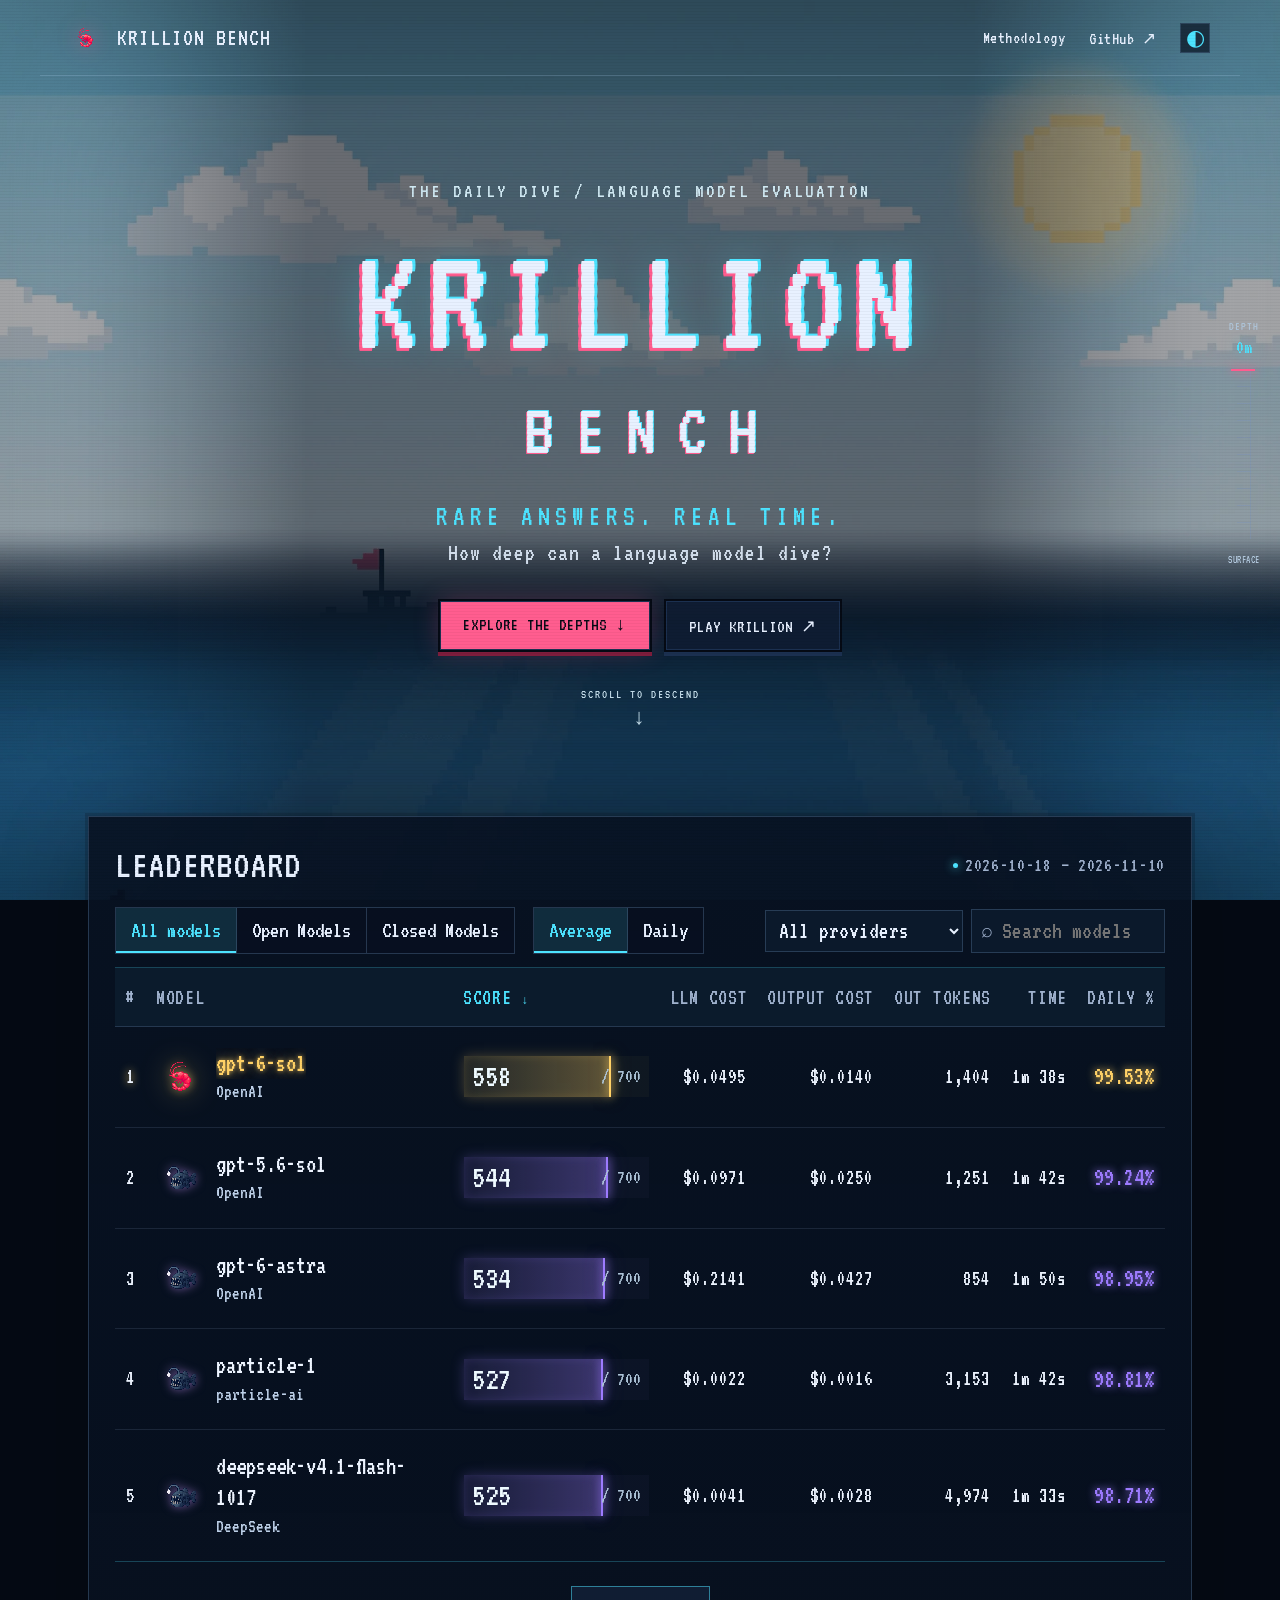
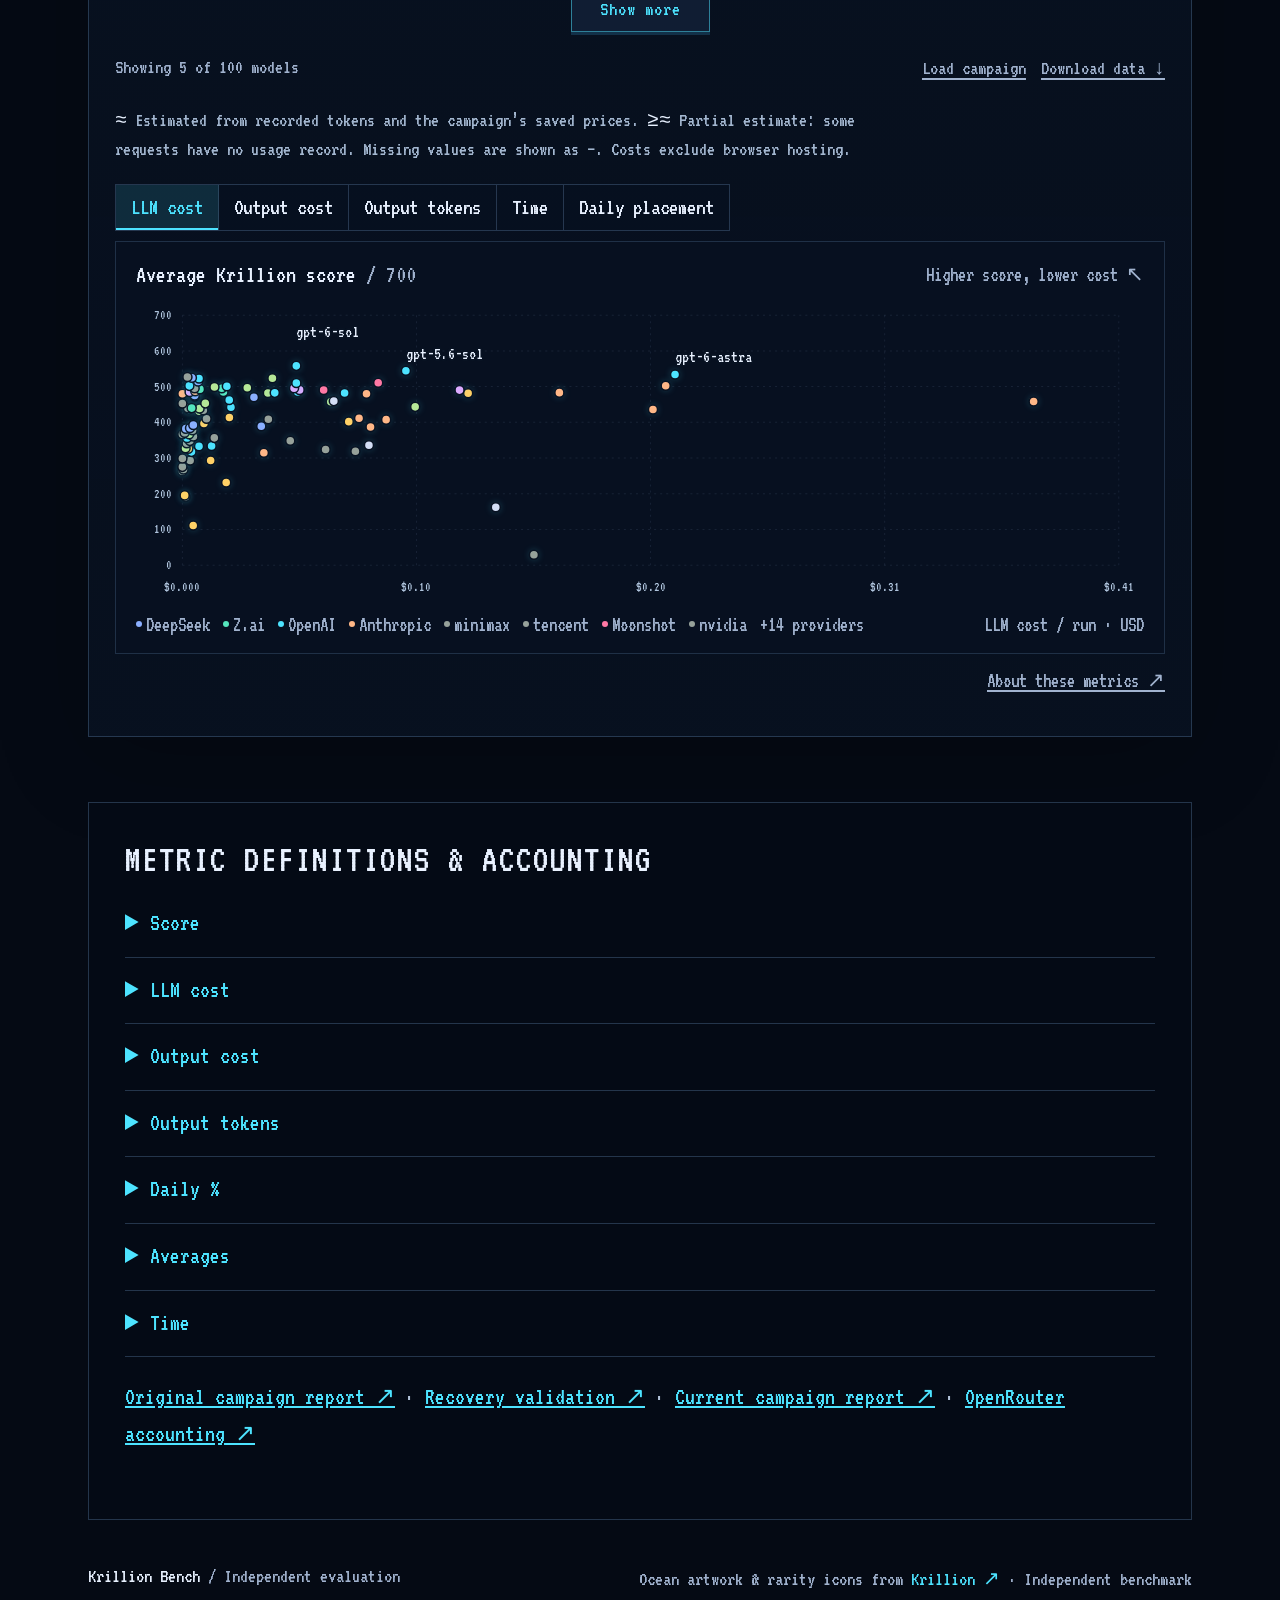
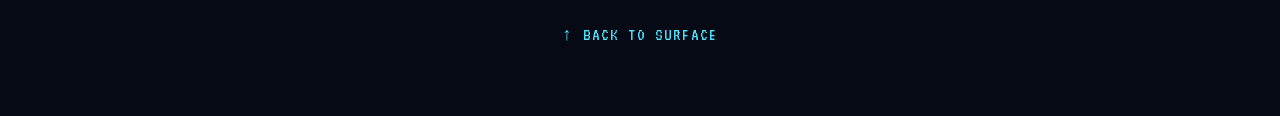
==== index.html @ 8267dcee "Remove historical data and import definitions" ====
<!doctype html>
<html lang="en">
<head>
<meta charset="utf-8"><meta name="viewport" content="width=device-width, initial-scale=1">
<meta name="description" content="Krillion Bench measures language models on seven timed questions. Compare verified scores, inference costs, token usage, time, and daily placement.">
<title>Krillion Bench — The leaderboard</title>
<link rel="stylesheet" href="web/leaderboard.css?v=20261111-metric-dropdowns"><script src="web/leaderboard.js?v=20261110-methodology" defer></script>
</head>
<body id="top">
<div class="ocean-viewport" aria-hidden="true"><div id="ocean-world"><div class="ocean-sky"></div><div class="ocean-shallows"></div><div class="ocean-midnight"></div><div class="ocean-trench"></div><div class="ocean-life"><i class="fish fish-one"></i><i class="fish fish-two"></i><i class="fish fish-three"></i><span class="ocean-caption" style="top:1300px">── LIGHT BEGINS TO FADE</span><span class="ocean-caption right" style="top:2400px">THE MIDNIGHT ZONE ──</span><span class="ocean-caption" style="top:3650px">── THE ABYSSAL ZONE</span></div></div><div class="ocean-shade"></div></div>
<aside class="depth-hud" aria-label="Page exploration depth"><span>DEPTH</span><strong id="dive-depth">0m</strong><div class="depth-track"><i id="depth-marker"></i></div><span id="dive-zone">SURFACE</span></aside>
<a class="skip" href="#leaderboard">Skip to leaderboard</a>
<header><a class="brand" href="./" aria-label="Krillion Bench home"><img src="web/assets/images/krillion-krillion.png" alt="" width="32" height="32"><span>Krillion Bench</span></a><nav aria-label="Main"><a href="methodology.html">Methodology</a><a href="https://github.com/Anupam-Anupam/Krillion-Bench">GitHub ↗</a><button id="theme" aria-label="Reduce ocean effects" aria-pressed="false" title="Reduce ocean effects">◐</button></nav></header>
<main>
<section class="hero"><p class="eyebrow">THE DAILY DIVE / LANGUAGE MODEL EVALUATION</p><h1>KRILLION<span>BENCH</span></h1><p class="hero-tagline">RARE ANSWERS. REAL TIME.</p><p class="hero-description">How deep can a language model dive?</p><div class="hero-actions"><a class="primary" href="#leaderboard">EXPLORE THE DEPTHS ↓</a><a href="https://krillion.io/" target="_blank" rel="noreferrer" class="secondary">PLAY KRILLION ↗</a></div><p class="scroll-cue">SCROLL TO DESCEND <span>↓</span></p></section>
<section id="leaderboard" aria-labelledby="board-title"><div class="section-heading"><h2 id="board-title">Leaderboard</h2><span class="live-label"><i></i> <span id="snapshot">Loading snapshot</span></span></div>


<div class="table-toolbar"><div class="view-controls"><div class="segmented" id="model-filters" role="group" aria-label="Model weights"><button data-weights="all" aria-pressed="true">All models</button><button data-weights="open" aria-pressed="false" title="Models with publicly downloadable weights">Open Models</button><button data-weights="closed" aria-pressed="false" title="Models without a public weight repository listed">Closed Models</button></div><div class="segmented" id="view-filters" role="group" aria-label="Metric view"><button data-view="average" aria-pressed="true">Average</button><button data-view="daily" aria-pressed="false">Daily</button></div></div><div class="filters"><label class="sr-only" for="provider-filter">Provider</label><select id="provider-filter"><option value="all">All providers</option></select><label class="search"><span aria-hidden="true">⌕</span><input type="search" id="search" placeholder="Search models…" aria-label="Search models"></label></div></div>
<div class="daily-controls" id="daily-controls" hidden><span id="test-date-label">Test date</span><div class="date-picker"><button id="calendar-toggle" aria-haspopup="dialog" aria-expanded="false" aria-controls="date-calendar" aria-labelledby="test-date-label calendar-date"><span id="calendar-date"></span></button><select id="day-filter" aria-label="Test date" hidden></select><div id="date-calendar" role="dialog" aria-label="Choose a tested date" hidden><div class="calendar-heading"><button id="calendar-prev" aria-label="Previous month">‹</button><strong id="calendar-month" aria-live="polite"></strong><button id="calendar-next" aria-label="Next month">›</button></div><div class="calendar-weekdays" aria-hidden="true"><span>Su</span><span>Mo</span><span>Tu</span><span>We</span><span>Th</span><span>Fr</span><span>Sa</span></div><div id="calendar-days"></div><p class="calendar-note">Blue dates have clean tested scores.</p></div></div></div><p id="view-note" role="status"></p><p id="aggregate-note" hidden></p>
<p class="mobile-table-hint">Swipe the table for costs, tokens, time, and daily placement →</p><div class="table-scroll" tabindex="0" role="region" aria-label="Scrollable model results"><table><caption class="sr-only">Krillion benchmark results. Select a model for its answers and run details.</caption><thead><tr><th scope="col" class="rank" data-sort="rank" aria-sort="none"><button aria-label="Sort by rank"># <span></span></button></th><th scope="col" data-sort="model"><button>Model <span></span></button></th><th scope="col" data-sort="score" aria-sort="descending" class="score-column"><button>Score <span>↓</span></button></th><th scope="col" data-sort="run_cost_usd"><button>LLM cost <span></span></button></th><th scope="col" data-sort="output_cost_usd"><button>Output cost <span></span></button></th><th scope="col" data-sort="output_tokens"><button>Out tokens <span></span></button></th><th scope="col" data-sort="run_duration_s"><button>Time <span></span></button></th><th scope="col" data-sort="daily_percentile"><button>Daily % <span></span></button></th></tr></thead><tbody id="results"><tr><td colspan="8" class="empty">Loading verified results…</td></tr></tbody></table></div>
<div class="expand-results"><button id="expand-results" aria-expanded="false" aria-controls="results" hidden>Show more</button></div>
<div class="table-footer"><span id="row-count" aria-live="polite"></span><div><button id="load-button">Load campaign</button><input type="file" id="load-file" accept=".json,application/json" hidden><button id="download">Download data ↓</button></div></div><p id="load-status" role="status"></p>
<p class="data-note"><span class="estimate-mark">≈</span> Estimated from recorded tokens and the campaign’s saved prices. <span class="estimate-mark">≥≈</span> Partial estimate: some requests have no usage record. Missing values are shown as —. Costs exclude browser hosting.</p>
<div class="chart-toolbar"><div class="segmented" id="chart-metrics" aria-label="Chart horizontal axis"><button data-metric="run_cost_usd" aria-pressed="true">LLM cost</button><button data-metric="output_cost_usd" aria-pressed="false">Output cost</button><button data-metric="output_tokens" aria-pressed="false">Output tokens</button><button data-metric="run_duration_s" aria-pressed="false">Time</button><button data-metric="daily_percentile" aria-pressed="false">Daily placement</button></div></div>
<div class="plot-card"><div class="plot-heading"><strong>Average Krillion score <span>/ 700</span></strong><span id="plot-direction">Higher score, lower cost ↖</span></div><div id="chart" aria-label="Average metric comparison chart"></div><div class="plot-foot"><div id="legend"></div><span id="axis-label"></span></div><div id="chart-tooltip" role="status" hidden></div></div>
<div class="metric-help"><button id="metric-info">About these metrics ↗</button></div>
</section>
<section id="metric-definitions" aria-labelledby="definitions-title"><h2 id="definitions-title">Metric definitions &amp; accounting</h2><div class="definitions"><details class="metric-definition"><summary>Score</summary><p>the game’s verified total across seven rounds, out of 700. Genuine zero scores count. Average scores use available clean games; missing games are excluded, so date coverage can vary between models.</p></details><details class="metric-definition"><summary>LLM cost</summary><p>account charge reported in API usage when available; otherwise an estimate from per-call input/output tokens and frozen catalog prices, with known cache pricing. Missing or cancelled calls make accounting partial. Model routing and provider pricing can differ from catalog estimates.</p></details><details class="metric-definition"><summary>Output cost</summary><p>provider-reported output component when available, otherwise output tokens × the saved output rate. The provider component is labeled in run details and need not sum to the account’s total charge. Reasoning tokens are already included in output tokens and are never added twice.</p></details><details class="metric-definition"><summary>Output tokens</summary><p>recorded completion tokens, including reasoning tokens when included by the provider. Missing usage stays unavailable; partial recorded totals carry a lower-bound marker.</p></details><details class="metric-definition"><summary>Daily %</summary><p>Krillion’s “better than” comparison at capture time. This is not score ÷ 700 or a percentile within this leaderboard.</p></details><details class="metric-definition"><summary>Averages</summary><p>each metric uses its available numeric samples. Complete accounting samples enter cost and token means; Daily can show partial recorded totals with ≥. Missing values are never assumed to be zero.</p></details><details class="metric-definition"><summary>Time</summary><p>total elapsed run time, including browser setup, inference, transitions, and cleanup. The details also show time spent waiting on model calls.</p></details><p><a href="https://github.com/Anupam-Anupam/Krillion-Bench/blob/main/history/top100/TOP100-REPORT.md">Original campaign report ↗</a> · <a href="https://github.com/Anupam-Anupam/Krillion-Bench/blob/main/history/recovery/RECOVERY-REPORT.md">Recovery validation ↗</a> · <a href="https://github.com/Anupam-Anupam/Krillion-Bench/blob/main/history/continuation/CONTINUATION-REPORT.md">Current campaign report ↗</a> · <a href="https://openrouter.ai/docs/cookbook/administration/usage-accounting">OpenRouter accounting ↗</a></p></div></section>
<footer><span>Krillion Bench <span class="muted">/ Independent evaluation</span></span><span>Ocean artwork &amp; rarity icons from <a href="https://krillion.io/">Krillion ↗</a> · Independent benchmark</span></footer>
<a class="back-surface" href="#top" aria-label="Back to surface">↑ BACK TO SURFACE</a></main>
<dialog id="run-dialog" aria-labelledby="detail-title"><div class="dialog-header"><span class="eyebrow">DIVE LOG</span><button id="close-dialog" aria-label="Close run details">✕</button></div><div id="detail-content"></div></dialog>
</body></html>
---- web/leaderboard.css ----
:root{color-scheme:light;--bg:#fff;--fg:#151716;--muted:#727873;--line:#e1e5e2;--soft:#f5f7f5;--accent:#23725b;--bar:#e0eee6;--warn:#986440;--shadow:0 16px 70px #12251b20}*{box-sizing:border-box}html{scroll-behavior:smooth;scroll-padding-top:85px}body{margin:0;background:var(--bg);color:var(--fg);font-family:Arial,Helvetica,sans-serif;font-size:14px;line-height:1.5}body.dark{color-scheme:dark;--bg:#131715;--fg:#edf1ed;--muted:#a2aaa5;--line:#343c36;--soft:#1d241f;--accent:#8bc7a8;--bar:#2e493b;--warn:#e6ad7d;--shadow:0 16px 70px #0006}a{color:inherit;text-decoration:none}a:hover{text-decoration:underline}button,input,select{font:inherit;color:inherit}button,select{cursor:pointer}button{border:0;background:none}button:focus-visible,a:focus-visible,input:focus-visible,select:focus-visible,summary:focus-visible{outline:2px solid var(--accent);outline-offset:4px}header{height:65px;border-bottom:1px solid var(--line);display:flex;align-items:center;justify-content:space-between;padding:0 max(32px,calc((100vw - 1200px)/2));background:var(--bg)}.brand{font-weight:600;font-size:18px;display:flex;align-items:center;gap:15px;letter-spacing:-.5px}.brand svg{width:30px;height:30px;stroke:var(--accent);fill:none;stroke-width:2.6}nav{display:flex;align-items:center;gap:28px;color:var(--muted);font-size:13px}#theme{font-size:24px;color:var(--fg);padding:0 5px}main{max-width:1120px;margin:auto;padding:0 24px}.hero{padding:76px 0 60px}.hero-top{display:flex;justify-content:space-between;align-items:center;gap:30px;border-bottom:1px solid var(--line);padding-bottom:32px}.eyebrow{font-family:ui-monospace,SFMono-Regular,Consolas,monospace;font-size:10px;letter-spacing:1.3px;color:var(--muted)}h1{font-size:clamp(44px,5.6vw,72px);line-height:1.12;letter-spacing:-4px;margin:16px 0 0;font-weight:500}h1>span:first-child{font-weight:300;color:var(--muted);margin-left:13px}.dot{color:var(--accent)}.facts{font:12px/1.8 ui-monospace,SFMono-Regular,monospace;min-width:183px;margin:22px 0 0}.facts div{display:flex;justify-content:space-between;gap:36px}.facts dt{color:var(--muted)}.facts dd{margin:0}.hero-bottom{display:flex;align-items:center;justify-content:space-between;padding-top:24px}.hero-bottom p{font-size:19px;line-height:1.6;margin:0}.hero-bottom p span{font-size:16px;color:var(--muted)}.hero-actions{display:flex;gap:9px}.primary,.secondary{padding:11px 17px;font-size:12px;border:1px solid var(--line)}.primary{background:var(--fg);color:var(--bg);border-color:var(--fg)}.primary span{margin-left:20px}.section-heading{display:flex;justify-content:space-between;align-items:center;gap:20px;margin-bottom:23px}h2{font-size:23px;font-weight:500;letter-spacing:-.8px;margin:0}.live-label{font:11px ui-monospace,monospace;color:var(--muted);display:flex;align-items:center;gap:7px}.live-label i{width:5px;height:5px;border-radius:50%;background:var(--accent)}.chart-toolbar{display:flex;align-items:center;justify-content:space-between;gap:10px;margin-bottom:10px}.segmented{display:inline-flex;border:1px solid var(--line)}.segmented button{padding:6px 11px;font-size:11px;border-right:1px solid var(--line);white-space:nowrap}.segmented button:last-child{border-right:0}.segmented button[aria-pressed=true]{background:var(--fg);color:var(--bg)}.muted{color:var(--muted)}#chart-count{font:11px ui-monospace,monospace}.plot-card{border:1px solid var(--line);padding:20px 22px 12px;position:relative}.plot-heading{display:flex;justify-content:space-between;font-size:12px;margin-bottom:4px}.plot-heading strong{font-weight:600}.plot-heading strong span{color:var(--muted);font-weight:400}.plot-heading>span{font:italic 11px Georgia,serif;color:var(--muted)}#chart svg{display:block;width:100%;height:auto;min-height:200px;max-height:340px;overflow:visible}.gridline{stroke:var(--line);stroke-width:1}.axis-text{fill:var(--muted);font:11px ui-monospace,monospace}.dot-label{fill:var(--fg);font:11px Arial,sans-serif;paint-order:stroke;stroke:var(--bg);stroke-width:4px;stroke-linejoin:round}.plot-point{cursor:pointer;stroke:var(--bg);stroke-width:1.5;transition:r .1s}.plot-point:hover,.plot-point:focus{r:7;stroke:var(--fg);stroke-width:1.5;outline:none}.plot-foot{display:flex;align-items:center;justify-content:space-between;color:var(--muted);font-size:10px;padding-top:6px;gap:16px}#legend{display:flex;gap:13px;flex-wrap:wrap}#legend span{display:inline-flex;align-items:center;gap:4px}#legend i{width:6px;height:6px;border-radius:50%}#axis-label{white-space:nowrap;font-family:ui-monospace,monospace}#chart-tooltip{position:absolute;right:24px;top:44px;padding:12px 16px;background:var(--bg);border:1px solid var(--line);box-shadow:var(--shadow);font-size:12px;pointer-events:none;max-width:300px;z-index:2}.summary-strip{display:flex;align-items:center;gap:24px;padding:15px 0 30px;color:var(--muted);font-size:11px}.summary-strip strong{color:var(--fg);font-weight:500}.summary-strip button{margin-left:auto;padding:0;color:var(--muted);font-size:11px;text-decoration:underline;text-underline-offset:3px}.table-toolbar{display:flex;align-items:center;justify-content:space-between;gap:12px;margin-bottom:13px}.filters{display:flex;gap:8px;align-items:center}select{border:1px solid var(--line);background:var(--bg);padding:7px 25px 7px 9px;font-size:11px;max-width:160px;border-radius:0}.search{display:flex;align-items:center;border:1px solid var(--line);padding:2px 9px;gap:7px}.search span{font-size:20px;color:var(--muted)}input[type=search]{border:0;background:none;width:155px;font-size:12px;outline:none;min-width:0}.table-scroll{overflow-x:auto;border-top:1px solid var(--line);border-bottom:1px solid var(--line)}table{width:100%;border-collapse:collapse;font-variant-numeric:tabular-nums;white-space:nowrap}th{font:10px/1.4 ui-monospace,SFMono-Regular,monospace;text-transform:uppercase;letter-spacing:.5px;color:var(--muted);text-align:right;padding:13px 8px;border-bottom:1px solid var(--line)}th button{text-transform:inherit;font:inherit;letter-spacing:inherit;padding:0}th button span{font-size:12px}th:nth-child(2){text-align:left}th.score-column{width:23%;text-align:left;color:var(--fg)}th.rank{width:36px;text-align:left}td{padding:14px 8px;border-bottom:1px solid var(--line);text-align:right;font:12px ui-monospace,SFMono-Regular,monospace}tbody tr:last-child td{border-bottom:0}tbody tr:hover{background:var(--soft)}td.rank{color:var(--muted);font-size:11px;text-align:left}td.model-cell{text-align:left;width:29%;max-width:280px;font-family:Arial,Helvetica,sans-serif}.model-button{display:flex;align-items:center;gap:9px;text-align:left;padding:0;width:100%}.model-button .model-name{max-width:245px;overflow:hidden;text-overflow:ellipsis;font-size:12px;font-weight:500}.provider-dot{width:7px;height:7px;border-radius:50%;flex-shrink:0}.variant{color:var(--muted);font-size:10px;display:block;line-height:1.7}.score-cell{position:relative;text-align:left;padding-right:15px}.score-bar{height:25px;position:relative;background:var(--soft);min-width:170px}.score-fill{position:absolute;inset:0 auto 0 0;background:var(--bar);border-right:2px solid var(--accent)}.score-value{position:relative;z-index:1;display:flex;justify-content:space-between;padding:4px 9px;line-height:17px;font-weight:600;font-size:13px}.score-value small{font-size:10px;font-weight:400;color:var(--muted)}tr.incomplete td{color:var(--muted)}.incomplete-label{display:flex;align-items:center;gap:7px;font:11px Arial,sans-serif;color:var(--warn)}.incomplete-label small{font-size:10px;color:var(--muted)}.cost-estimate{color:var(--muted)}.daily{color:var(--accent);font-weight:500}.table-footer{display:flex;justify-content:space-between;padding-top:13px;color:var(--muted);font-size:11px}.table-footer button{font-size:11px;margin-left:15px;padding:0;text-decoration:underline;text-underline-offset:4px}.data-note{font-size:11px;color:var(--muted);max-width:800px;margin-top:23px;line-height:1.8}.estimate-mark{color:var(--fg);font-family:ui-monospace,monospace}.empty{padding:45px;text-align:center;font-family:Arial,sans-serif;color:var(--muted)}#methodology{margin-top:70px;padding-top:32px;border-top:1px solid var(--line)}.method-grid{display:grid;grid-template-columns:repeat(3,1fr);gap:35px;margin-top:30px}.method-number{font:10px ui-monospace,monospace;color:var(--muted);letter-spacing:1px}h3{font-size:21px;font-weight:500;letter-spacing:-.5px;margin:14px 0 9px}.method-grid p{font-size:12px;color:var(--muted);line-height:1.8}details{border-top:1px solid var(--line);border-bottom:1px solid var(--line);padding:17px 0;margin-top:25px}summary{cursor:pointer;font-size:12px}.definitions{max-width:800px;font-size:12px;line-height:1.8;color:var(--muted);padding:8px 0}.definitions strong{color:var(--fg)}.definitions a{text-decoration:underline}footer{display:flex;justify-content:space-between;color:var(--muted);font-size:10px;padding:28px 0 40px;margin-top:18px}footer>span:first-child{color:var(--fg)}dialog{color:var(--fg);background:var(--bg);width:min(780px,calc(100vw - 32px));max-height:90vh;padding:25px 30px;border:1px solid var(--line);box-shadow:var(--shadow)}dialog::backdrop{background:#0c171580;backdrop-filter:blur(3px)}.dialog-header{display:flex;justify-content:space-between;align-items:center}.dialog-header button{font-size:20px}#detail-title{font-size:27px;letter-spacing:-1px;overflow-wrap:anywhere;margin:15px 0 4px}.detail-id{font:11px ui-monospace,monospace;color:var(--muted);overflow-wrap:anywhere}.detail-metrics{display:grid;grid-template-columns:repeat(3,1fr);gap:20px;padding:24px 0;border-bottom:1px solid var(--line)}.detail-metrics dt{font:10px ui-monospace,monospace;color:var(--muted);margin-bottom:6px}.detail-metrics dd{margin:0;font-size:18px}.detail-metrics dd small{font-size:10px;color:var(--muted);display:block}.detail-notes{font-size:11px;line-height:1.8;color:var(--muted)}.round-detail{margin-top:24px;padding-top:20px;border-top:1px solid var(--line)}.round-detail h3{font-size:15px;letter-spacing:0;margin:8px 0 15px}.round-meta{display:flex;justify-content:space-between;color:var(--muted);font:10px ui-monospace,monospace}.round-detail table{white-space:normal}.round-detail td{font:11px/1.6 Arial,sans-serif;text-align:left;padding:8px}.round-detail th{text-align:left;padding:7px 8px}.round-detail td:first-child{width:40%}.accepted{color:var(--accent)}.rejected{color:var(--warn)}.sr-only{position:absolute;width:1px;height:1px;padding:0;overflow:hidden;clip:rect(0,0,0,0);white-space:nowrap;border:0}.skip{position:absolute;left:-1000px}.skip:focus{left:10px;top:10px;z-index:99;background:var(--bg);padding:8px}#load-status:empty{display:none}#load-status{font-size:12px;color:var(--warn)}
@media(min-width:1450px){main{max-width:1200px}.hero{padding-top:90px}h1{font-size:78px}.model-button .model-name{max-width:285px}}
@media(max-width:760px){header{height:58px;padding:0 20px}nav{gap:15px;font-size:11px}.brand{font-size:15px;gap:8px}.brand svg{width:24px}main{padding:0 20px}.hero{padding:42px 0 42px}h1{font-size:46px;letter-spacing:-2.5px}h1>span:first-child{margin-left:8px}.hero-top{gap:22px;align-items:flex-start;flex-direction:column;padding-bottom:23px}.facts{display:flex;gap:18px;min-width:0;width:100%;font-size:10px;margin:0}.facts div{display:block;flex:1}.facts dd{font-size:17px;margin-top:3px}.facts dt{white-space:nowrap;font-size:9px}.hero-bottom{display:block}.hero-bottom p{font-size:17px}.hero-bottom p span{font-size:13px}.hero-actions{margin-top:20px}.section-heading{align-items:flex-start;gap:10px}h2{font-size:22px}.live-label{font-size:9px;padding-top:7px}.chart-toolbar{display:block;overflow:auto}.segmented button{padding:7px 9px;font-size:10px}#chart-count{display:block;margin-top:8px;font-size:10px}.plot-card{padding:15px 12px}.plot-heading{font-size:11px}.plot-heading>span{font-size:10px}#chart svg{min-height:160px}.plot-foot{display:block}#axis-label{display:block;text-align:right;margin-top:8px}#legend{gap:8px}.summary-strip{flex-wrap:wrap;gap:8px 18px;padding-bottom:22px}.summary-strip button{margin-left:0}.table-toolbar{align-items:stretch;flex-direction:column}.filters{justify-content:space-between}select{max-width:145px}.search{flex:1}input[type=search]{width:100%}table{min-width:960px}td.model-cell{max-width:265px}.method-grid{grid-template-columns:1fr;gap:22px}#methodology{margin-top:45px}#methodology .section-heading{display:block}#methodology .eyebrow{display:block;margin-top:10px}.method-grid p{margin:0}footer{gap:15px;flex-direction:column}.detail-metrics{grid-template-columns:repeat(2,1fr)}dialog{padding:20px}.round-detail table{min-width:0}.table-footer{gap:12px}.table-footer button{margin-left:8px;font-size:10px}.dot-label{font-size:13px}.axis-text{font-size:13px}}
@media(prefers-reduced-motion:reduce){html{scroll-behavior:auto}*{transition:none!important}}
@media(max-width:760px){.table-scroll>table{width:980px;table-layout:fixed}.table-scroll th.rank{width:28px}.table-scroll th:nth-child(2){width:168px}.table-scroll th.score-column{width:138px}.table-scroll td.model-cell{width:168px}.table-scroll .model-name{max-width:135px}.table-scroll .score-bar{min-width:0}.table-scroll td,.table-scroll th{padding-left:5px;padding-right:5px}.table-scroll .score-cell{padding-right:10px}}

.model-button .model-name{display:block}

/* Krillion's pixel ocean, with page scroll mapped onto a 4,800px descent. */
@font-face{font-family:KrillionPixel;src:url('assets/fonts/krillion-vt323.woff2') format('woff2');font-weight:400;font-style:normal;font-display:swap}
:root{color-scheme:dark;--bg:#081222;--fg:#e8f1ff;--muted:#a1b3cf;--line:#45608080;--soft:#18334d99;--accent:#4de3ff;--bar:#4de3ff25;--warn:#ffb787;--pink:#ff5d8f;--shadow:0 20px 80px #0009;--pixel:KrillionPixel,ui-monospace,monospace}
html{scroll-padding-top:30px}body{background:#050a14;font-size:14px;isolation:isolate}body::after{content:"";pointer-events:none;position:fixed;inset:0;z-index:20;background:repeating-linear-gradient(0deg,#00000019 0 1px,transparent 1px 3px);opacity:.35}
.ocean-viewport{position:fixed;inset:0;overflow:hidden;z-index:-2;pointer-events:none;background:#030710}#ocean-world{position:absolute;top:0;left:0;width:100%;height:4800px;will-change:transform;background:linear-gradient(#233a54 0 10%,#0b263e 18%,#071525 55%,#030710 100%)}
.ocean-sky,.ocean-shallows,.ocean-midnight,.ocean-trench{position:absolute;width:100%;background-repeat:no-repeat;background-position:center;image-rendering:pixelated}.ocean-sky{top:0;height:620px;background-image:url('assets/images/krillion-bg-sky.webp');background-size:cover;mask-image:linear-gradient(#000 85%,transparent)}.ocean-shallows{top:540px;height:1600px;background-image:url('assets/images/krillion-bg-top.webp');background-size:100% 100%;mask-image:linear-gradient(transparent,#000 8% 85%,transparent)}.ocean-midnight{top:1960px;height:1550px;background-image:url('assets/images/krillion-bg-mid.webp');background-size:100% 100%;mask-image:linear-gradient(transparent,#000 10% 85%,transparent)}.ocean-trench{top:3250px;height:1550px;background-image:url('assets/images/krillion-bg-trench.webp');background-size:100% 100%;mask-image:linear-gradient(transparent,#000 12%)}.ocean-shade{position:absolute;inset:0;background:linear-gradient(90deg,#050a1440,#050a1499 24% 76%,#050a1440);box-shadow:inset 0 0 170px #0005}.ocean-caption{position:absolute;left:22px;color:#91bdd2;font:16px var(--pixel);letter-spacing:2px;writing-mode:vertical-rl;opacity:.7}.ocean-caption.right{left:auto;right:22px}.fish{position:absolute;width:32px;height:14px;background:#06101dc9;clip-path:polygon(0 20%,25% 40%,40% 0,85% 10%,100% 50%,85% 90%,40% 100%,25% 60%,0 80%);animation:drift 14s ease-in-out infinite alternate}.fish-one{left:8%;top:930px}.fish-two{right:8%;top:1580px;animation-delay:-6s}.fish-three{left:14%;top:2800px;animation-delay:-9s}@keyframes drift{to{transform:translate(55px,12px)}}
header{height:76px;max-width:1200px;padding:0 30px;margin:auto;border-bottom:1px solid #b9d7f533;background:transparent}.brand{font:24px var(--pixel);letter-spacing:1px;text-transform:uppercase}.brand img{image-rendering:pixelated;filter:drop-shadow(0 0 10px #ff5d8f80)}nav{color:var(--fg);gap:24px;font:17px var(--pixel);letter-spacing:.5px}#theme{color:var(--accent);border:1px solid var(--line);height:30px;width:30px;font-size:22px;background:#081222b3}
main{max-width:1180px;padding:0 38px}.hero{padding:60px 0 40px;text-align:center;min-height:575px;display:flex;flex-direction:column;align-items:center;justify-content:center}.eyebrow{font:16px var(--pixel);letter-spacing:2px;color:var(--muted)}.hero>.eyebrow{margin:0 0 22px;color:#d0e9f3}h1{font:clamp(66px,8.5vw,116px)/.82 var(--pixel);letter-spacing:7px;margin:0;text-shadow:-3px 3px var(--pink),3px -2px var(--accent),0 0 36px #4de3ff50}h1>span:first-child{font:inherit;font-size:.42em;color:var(--fg);letter-spacing:16px;margin:22px 0 0 16px;display:block;text-shadow:-1px 1px var(--pink),1px -1px var(--accent)}.hero-tagline{font:22px var(--pixel);letter-spacing:4px;color:var(--accent);margin:27px 0 5px}.hero-description{font:18px var(--pixel);color:#d1ddeb;margin:0;letter-spacing:1px}.facts{display:flex;justify-content:center;gap:36px;min-width:0;margin:28px 0 25px;font-family:var(--pixel)}.facts div{display:flex;flex-direction:column;gap:3px;min-width:75px}.facts dd{font:34px/1 var(--pixel);color:var(--fg)}.facts dd span{font-size:22px;color:var(--muted)}.facts dt{font:13px var(--pixel);color:#b5c9dc;letter-spacing:1.3px}.hero-actions{gap:16px;margin:0}.primary,.secondary{font:18px var(--pixel);letter-spacing:1px;padding:13px 22px;border:1px solid #1b3050}.primary{background:var(--pink);color:#050a14;box-shadow:0 0 0 2px #050a14,0 4px 0 2px #7d1d3c,0 0 26px #ff5d8f40}.secondary{background:#101d33d9;box-shadow:0 0 0 2px #050a14,0 4px 0 2px #1b3050;color:var(--fg)}.primary:hover,.secondary:hover{text-decoration:none;filter:brightness(1.15)}.scroll-cue{font:13px var(--pixel);letter-spacing:2px;color:#c0d9e6;margin:27px 0 0}.scroll-cue span{display:block;font-size:22px;margin-top:5px}
#leaderboard{padding:28px 26px 26px;background:linear-gradient(#081222e8,#081222bb 75%,#081222cc);border:1px solid var(--line);box-shadow:0 0 0 3px #050a1433,0 20px 90px #0003}.section-heading{margin-bottom:22px;gap:18px}h2{font:32px var(--pixel);letter-spacing:1px;text-transform:uppercase}.live-label{font:13px/1.35 var(--pixel);letter-spacing:.7px;max-width:60%;text-align:right}.live-label i{box-shadow:0 0 10px var(--accent);flex-shrink:0}.chart-toolbar{gap:15px}.segmented{background:#07102099}.segmented button{font:15px var(--pixel);padding:8px 11px}.segmented button[aria-pressed=true]{background:#4de3ff22;color:var(--accent);box-shadow:inset 0 -2px var(--accent)}#chart-count{font:14px var(--pixel);white-space:nowrap}.plot-card{background:#081222a6;border-color:#45608065;padding:20px 20px 14px}.plot-heading{font:18px var(--pixel)}.plot-heading strong{font-weight:400}.plot-heading>span{font:15px var(--pixel)}.plot-foot{font-size:10px}.gridline{stroke:#7d93b822;stroke-dasharray:2 4}.dot-label{font:15px var(--pixel);stroke:#081222}.plot-point{filter:drop-shadow(0 0 3px #4de3ff30)}.axis-text{font:12px var(--pixel);fill:#afc4dd}.summary-strip{padding:20px 0;gap:20px}.summary-strip strong{color:var(--accent)}.summary-strip button{color:var(--muted)}
.rank-guide{display:flex;justify-content:space-between;flex-wrap:wrap;gap:10px 16px;padding:15px 0 7px;border-top:1px dashed var(--line)}.rank-guide>span{display:inline-flex;align-items:center;gap:6px;font:15px var(--pixel);color:var(--muted)}.rank-guide img{width:26px;height:26px;object-fit:contain;image-rendering:pixelated}.rank-guide b{font-weight:400;color:var(--fg)}.rank-note{font-size:10px;color:var(--muted);margin:4px 0 24px;line-height:1.6}.filters select{background:#0b192b;font-size:12px}.search{background:#0b192b}.search:focus-within{outline:2px solid var(--accent);outline-offset:2px}.table-scroll{border-color:#4de3ff40}th{font:15px var(--pixel);letter-spacing:.7px;background:#0b1b2c;position:relative;padding:15px 8px}th.score-column{color:var(--accent);width:20%}th button{min-height:24px}td{padding:15px 8px;font-size:11px;border-bottom-color:#7d93b82b}td.rank{font:20px var(--pixel);color:#a1bad4}td.model-cell{width:32%;max-width:300px}.model-button{gap:11px;min-height:40px}.model-button .model-name{font:18px/1.1 var(--pixel);max-width:245px;white-space:normal;overflow-wrap:anywhere;color:#edf4ff}.variant{font:10px/1.7 ui-monospace,monospace;max-width:245px;white-space:normal;color:#a4b8d1}.rank-badge{flex-shrink:0;width:36px;height:36px;object-fit:contain;image-rendering:pixelated}.rank-badge.krillion{filter:drop-shadow(0 0 9px #ffd166)}.rank-badge.deepcut{filter:drop-shadow(0 0 5px #c994ff80)}.rank-badge.rare{filter:drop-shadow(0 0 5px #4de3ff60)}tr[data-tier=krillion]{background:#ffd1660f;box-shadow:inset 0 0 24px #ffd16612,0 0 14px #ffd1661a}tr[data-tier=krillion] .model-name,tr[data-tier=krillion] td.rank{color:#ffd166;text-shadow:0 0 9px #ffd166}.score-bar{height:29px;min-width:140px;background:#4de3ff08}.score-value{font:23px/23px var(--pixel);padding:3px 8px;color:#eefaff}.score-value small{font:14px/23px var(--pixel);color:#adc4d8}.score-fill{border-right-width:2px;background:linear-gradient(90deg,#4de3ff0a,#4de3ff30)}.daily{font:19px var(--pixel)}tbody tr:hover{background:#4de3ff0c}.table-footer{gap:16px;line-height:1.8}.data-note{font-size:11px;color:#a4b8d1}.table-footer button{min-height:30px}.table-footer>div{flex-shrink:0}.empty{white-space:normal}
#methodology{padding:28px 26px;margin-top:70px;background:#050b16dc;border:1px solid var(--line)}.method-number{font:15px var(--pixel);color:var(--accent)}.method-grid{gap:28px}h3{font:28px var(--pixel);letter-spacing:.5px}.method-grid p,.definitions{color:#b3c3da}.definitions a{color:var(--accent)}summary{font:20px var(--pixel)}footer{font:14px var(--pixel);gap:24px;padding-bottom:25px}footer a{color:var(--accent)}.back-surface{font:18px var(--pixel);letter-spacing:2px;color:var(--accent);display:block;text-align:center;margin:10px auto 70px;width:max-content}
.depth-hud{position:fixed;right:12px;top:calc(50% - 130px);width:48px;text-align:center;color:#b1c7dc;z-index:5;font:12px var(--pixel);pointer-events:none;letter-spacing:1px}.depth-hud strong{font:20px var(--pixel);color:var(--accent);display:block;letter-spacing:0;margin:5px -10px 12px;text-shadow:0 0 15px #4de3ff80}.depth-track{height:170px;width:14px;margin:0 auto 14px;border-right:1px solid #7d93b86b;background:repeating-linear-gradient(0deg,transparent 0 16px,#7d93b86b 16px 17px)}.depth-track i{position:absolute;right:-5px;width:24px;height:2px;background:var(--pink);box-shadow:0 0 10px var(--pink);top:0}.depth-track{position:relative}#dive-zone{font-size:11px;letter-spacing:.5px}dialog{background:#0b1526;border:2px solid #36526e;box-shadow:0 0 0 3px #050a14,0 0 0 5px #1b3050,0 20px 100px #000b}dialog::backdrop{background:#030710b3;backdrop-filter:blur(5px)}#detail-title{font:34px var(--pixel);letter-spacing:0}.detail-metrics dd{font:28px var(--pixel);color:var(--accent)}.detail-metrics dd small{font:11px/1.4 Arial,sans-serif;margin-top:4px}.round-detail h3{font:22px var(--pixel)}.round-detail td{font:12px/1.6 Arial,sans-serif}.round-detail th{font:15px var(--pixel)}.dialog-header{position:sticky;top:-25px;background:#0b1526;padding:8px 0;z-index:2}.dialog-header button{width:36px;height:36px;border:1px solid var(--line);color:var(--accent)}.round-meta{color:var(--accent)}.detail-notes{color:#b3c3da}
body.calm .ocean-viewport{opacity:.2}body.calm::after{display:none}body.calm .fish{animation:none}body.calm #ocean-world{will-change:auto}
@media(min-width:1600px){main{max-width:1280px}.hero{min-height:640px}.ocean-shallows,.ocean-midnight,.ocean-trench{background-size:cover}.depth-hud{right:35px}}
@media(max-width:1250px){main{padding:0 60px 0 26px}.depth-hud{right:7px;width:40px}.chart-toolbar{flex-wrap:wrap}#leaderboard{padding:24px 18px}.rank-guide{justify-content:flex-start;gap:8px 23px}.model-button .model-name{max-width:220px}.table-scroll>table{min-width:1010px}}
@media(max-width:760px){header{padding:0 18px;height:64px}.brand{font-size:21px;gap:7px}.brand img{width:27px;height:27px}nav{font-size:15px;gap:14px}nav a:first-child{display:none}main{padding:0 16px}.hero{padding:45px 0 28px;min-height:550px}.hero>.eyebrow{font-size:13px;letter-spacing:1px}h1{font-size:clamp(64px,14vw,96px);letter-spacing:3px}h1>span:first-child{margin-top:20px;margin-left:10px;letter-spacing:12px}.hero-tagline{font-size:18px;letter-spacing:2px}.hero-description{font-size:17px}.facts{gap:16px;margin:27px 0;justify-content:center;width:auto}.facts div{min-width:60px}.facts dt{font-size:11px;letter-spacing:.5px}.facts dd{font-size:30px}.hero-actions{gap:12px;flex-wrap:wrap;justify-content:center}.primary,.secondary{font-size:16px;padding:12px 15px}.scroll-cue{margin-top:27px}.depth-hud{top:auto;bottom:0;right:0;display:flex;align-items:center;justify-content:space-between;width:100%;height:34px;background:#050a14f2;border-top:1px solid var(--line);padding:0 18px}.depth-hud strong{margin:0;font-size:19px}.depth-track{display:none}.ocean-caption{display:none}.ocean-sky{height:620px;background-position:35% center}.ocean-shallows,.ocean-midnight,.ocean-trench{background-size:auto 100%}.ocean-shade{background:#050a1477}#leaderboard{padding:22px 14px}.section-heading{display:block}h2{font-size:30px}.live-label{max-width:none;text-align:left;margin-top:8px;font-size:13px}.chart-toolbar{display:block}.segmented button{font-size:14px;padding:8px 10px}#chart-metrics{display:flex;overflow-x:auto;max-width:100%}#chart-count{font-size:13px}.plot-card{padding:16px 9px}.plot-heading{font-size:17px}.plot-heading>span{font-size:13px}.plot-foot{line-height:1.5}.rank-guide{gap:6px 16px}.rank-guide>span{font-size:14px}.rank-guide img{width:24px;height:24px}.rank-note{font-size:10px}.summary-strip{font-size:11px;gap:8px 14px}.table-scroll>table{width:1050px;min-width:1050px;table-layout:fixed}.table-scroll th.rank{width:35px}.table-scroll th:nth-child(2){width:230px}.table-scroll th.score-column{width:155px}.table-scroll td.model-cell{width:230px;max-width:230px}.table-scroll .model-name{max-width:176px;font-size:18px}.table-scroll .variant{max-width:176px;font-size:10px}.model-button{gap:8px}.rank-badge{width:32px;height:32px}.table-scroll td,.table-scroll th{padding:14px 6px}.table-scroll td{font-size:11px}.table-scroll .score-cell{padding-right:10px}.table-scroll .daily{font-size:18px}.table-footer{flex-direction:column;font-size:11px}.table-footer button{font-size:12px;margin:0 20px 0 0}#methodology{padding:24px 18px;margin-top:40px}#methodology .eyebrow{font-size:13px;line-height:1.3}.method-grid{gap:28px}.method-grid p{font-size:13px}footer{font-size:14px;line-height:1.5;padding:25px 5px}.back-surface{margin-bottom:80px}.detail-metrics{gap:18px}.detail-metrics dd{font-size:25px}.round-detail table{min-width:0}.round-detail td{overflow-wrap:anywhere}.dialog-header{top:-20px}}
@media(prefers-reduced-motion:reduce){html{scroll-behavior:auto}.fish{animation:none}#ocean-world{will-change:auto}.ocean-viewport{opacity:.25}body::after{display:none}*{animation:none!important;transition:none!important}}
@media(max-width:760px){.table-scroll>table{width:970px;min-width:970px}.table-scroll th.rank{width:26px}.table-scroll th:nth-child(2),.table-scroll td.model-cell{width:175px;max-width:175px}.table-scroll th.score-column{width:110px}.table-scroll .model-name,.table-scroll .variant{max-width:129px}.model-button{gap:6px}.rank-badge{width:28px;height:28px}.table-scroll .score-value{padding:3px 5px}.table-scroll .score-value small{font-size:12px}}

.mobile-table-hint{display:none}.table-scroll:focus-visible{outline:2px solid var(--accent);outline-offset:3px}@media(max-width:760px){.mobile-table-hint{display:block;font:13px/1.4 var(--pixel);color:var(--muted);margin:0 0 10px}}

/* Keep the landing screen quiet and make the full results optional. */
.hero-actions{margin-top:30px}
.expand-results{text-align:center;padding:24px 0 8px}
.expand-results:has(button[hidden]){display:none}
#expand-results{font:20px var(--pixel);letter-spacing:1px;color:var(--accent);background:#101d33;padding:12px 28px;border:1px solid #4de3ff80;box-shadow:0 3px 0 #123048}
#expand-results:hover{background:#18334d;color:var(--fg)}
@media(max-width:760px){#expand-results{width:100%;font-size:19px}.hero-actions{margin-top:30px}}
@media(max-width:760px){.table-scroll th.rank{width:38px}}

/* Official Krillion rarity colors follow global placement, even after sorting. */
tr[data-tier]{--tier-color:var(--accent)}
tr[data-tier=krillion]{--tier-color:#ffd166}
tr[data-tier=deepcut]{--tier-color:#9d7bff}
tr[data-tier=rare]{--tier-color:#ff5252}
tr[data-tier=schooler]{--tier-color:#4de3ff}
tr[data-tier=plankton]{--tier-color:#8fa3c4}
tr[data-tier] .score-bar{background:color-mix(in srgb,var(--tier-color) 3%,transparent)}
tr[data-tier] .score-fill{background:linear-gradient(90deg,color-mix(in srgb,var(--tier-color) 8%,transparent),color-mix(in srgb,var(--tier-color) 32%,transparent));border-color:var(--tier-color)}
tr[data-tier] .daily{color:var(--tier-color)}

/* Match the game's 9px tier-label halo and soft neon bloom. */
tr[data-tier] .daily{text-shadow:0 0 9px var(--tier-color)}
tr[data-tier] .score-fill{box-shadow:0 0 12px color-mix(in srgb,var(--tier-color) 25%,transparent),inset 0 0 10px color-mix(in srgb,var(--tier-color) 15%,transparent)}
tr[data-tier] .score-fill::after{content:"";position:absolute;right:-2px;top:0;bottom:0;width:2px;background:var(--tier-color);box-shadow:0 0 9px var(--tier-color),0 0 18px color-mix(in srgb,var(--tier-color) 55%,transparent)}
body.calm tr[data-tier] .daily{text-shadow:none}
body.calm tr[data-tier] .score-fill,body.calm tr[data-tier] .score-fill::after{box-shadow:none}

tr[data-tier=krillion]:hover{background:#ffd16618}
body.calm tr[data-tier=krillion]{box-shadow:none}
body.calm tr[data-tier=krillion] .model-name,body.calm tr[data-tier=krillion] td.rank{text-shadow:none}
body.calm .rank-badge.krillion{filter:none}

/* Quiet chart chrome, using the same pixel typography as the leaderboard. */
#legend{font:15px/1.4 var(--pixel);gap:8px 13px}
.metric-help{display:flex;justify-content:flex-end;padding:10px 0 14px}
.metric-help button{font:14px var(--pixel);color:var(--muted);text-decoration:underline;text-underline-offset:3px;padding:4px 0}

#aggregate-note{font:16px/1.4 var(--pixel);color:var(--muted);margin:0 0 15px}

/* One typeface across page text, SVG labels, native controls, and dialogs. */
html,body,*,*::before,*::after,input::placeholder{font-family:var(--pixel)!important}
#provider-filter,#provider-filter option,#search,#chart-tooltip{font-size:18px}
#chart-tooltip{line-height:1.35}
.detail-id,.detail-notes,.detail-metrics dd small,.round-meta,.round-detail td{font-size:16px}

/* Independent model and time-view controls keep a visible gap at every width. */
.table-toolbar{flex-wrap:wrap;gap:16px}.view-controls{display:flex;flex-wrap:wrap;align-items:center;gap:18px}.view-controls .segmented{flex-shrink:0}.view-controls button{font-size:18px}.filters{margin-left:auto}.daily-controls{display:flex;align-items:center;gap:12px;margin:14px 0}.daily-controls[hidden]{display:none}#view-note{font-size:17px;color:var(--muted);margin:12px 0 18px}.segmented button:disabled{opacity:.45;cursor:not-allowed}
@media(max-width:760px){.view-controls{gap:14px}.view-controls button{font-size:17px;padding:8px 9px}.filters{margin-left:0;width:100%}.daily-controls select{max-width:none}}

.model-button[aria-disabled="true"]{cursor:default}.plot-point{cursor:default}

/* Compact, readable table text in the Krillion typeface. */
#results td{font-size:16px;line-height:1.3;padding:14px 8px;color:#edf4ff}
#results .variant{font-size:14px;line-height:1.4;color:#bdd0e8}
#results .model-name{font-size:18px;line-height:1.2}
#results .score-value{font-size:23px;line-height:23px}
#results .score-value small{font-size:14px;line-height:23px}
#results td.daily{font-size:18px;color:var(--tier-color);text-shadow:0 0 9px var(--tier-color)}
body.calm #results td.daily{text-shadow:none}
th{font-size:16px}
.score-bar{height:29px;min-width:140px}

/* First-place light blooms from the lettering and badge, without a row rectangle. */
tr[data-tier=krillion],tr[data-tier=krillion]:hover{background:transparent;box-shadow:none}
#results tr[data-tier=krillion] .model-name{color:#ffd166;text-shadow:0 0 4px #ffd166b3,0 0 12px #ffd16680,0 0 25px #ffd1664d}
#results tr[data-tier=krillion] .rank-badge{filter:drop-shadow(0 0 5px #ffd166a6) drop-shadow(0 0 15px #ffd16666)}
body.calm #results tr[data-tier=krillion] .model-name{text-shadow:none}
body.calm #results tr[data-tier=krillion] .rank-badge{filter:none}

/* Tested-date calendar, styled with the same ocean palette and pixel font. */
.date-picker{position:relative}.daily-controls #day-filter[hidden]{display:none}
#calendar-toggle{font-size:18px;padding:8px 12px;border:1px solid #4de3ff60;background:#0b192b;color:#edf4ff}
#calendar-toggle:hover,#calendar-toggle[aria-expanded=true]{border-color:#4de3ff;box-shadow:0 0 10px #4de3ff25}
#date-calendar{position:absolute;top:calc(100% + 8px);left:0;width:300px;padding:14px;background:#0b1526;border:1px solid #4de3ff70;box-shadow:0 12px 35px #0009;z-index:10}
#date-calendar[hidden]{display:none}.calendar-heading{display:flex;align-items:center;justify-content:space-between;margin-bottom:12px}.calendar-heading strong{font-size:22px;font-weight:400;color:#edf4ff}.calendar-heading button{font-size:26px;width:32px;color:#4de3ff}.calendar-heading button:disabled{opacity:.25;cursor:default}
.calendar-weekdays,#calendar-days{display:grid;grid-template-columns:repeat(7,1fr);gap:4px}.calendar-weekdays{text-align:center;color:#a4b8d1;font-size:16px;margin-bottom:6px}
#calendar-days button{height:33px;font-size:19px;color:#4de3ff;background:#4de3ff18;border:1px solid #4de3ff60;text-shadow:0 0 7px #4de3ff70}
#calendar-days button:disabled{color:#60758e;background:transparent;border-color:transparent;text-shadow:none;cursor:default}
#calendar-days button:not(:disabled):hover,#calendar-days button[aria-current]{background:#4de3ff35;border-color:#4de3ff;box-shadow:0 0 8px #4de3ff35}
#date-calendar button:focus-visible,#calendar-toggle:focus-visible{outline:2px solid #ffd166;outline-offset:2px}.calendar-note{font-size:15px;white-space:normal;color:#a4b8d1;margin:12px 0 0}
@media(max-width:400px){#date-calendar{width:270px}}

.private-report-link{display:inline-block;font-size:21px;color:#4de3ff;border:1px solid #4de3ff70;background:#4de3ff12;padding:12px 16px;text-shadow:0 0 8px #4de3ff60;margin:12px 0}

/* Match the x-axis description to the graph legend. */
#axis-label{font:15px/1.4 var(--pixel)}

/* Keep the table footer as readable as the graph legend. */
.table-footer,.table-footer button,.data-note,#load-status{font:15px/1.4 var(--pixel)}

/* Match methodology and accounting descriptions to the graph legend. */
.method-grid p,.definitions,.definitions p,#metric-definitions summary{font:15px/1.5 var(--pixel)}

#metric-definitions summary{font-size:18px}

/* Larger typography and wordmark belong to desktop screens. */
@media(min-width:761px){
/* Give the pixel typography more room at normal reading distance. */
body{font-size:16px}
h2{font-size:36px}
.live-label{font-size:16px}
.hero-description{font-size:21px}
.hero-tagline{font-size:25px}
.eyebrow{font-size:18px}
.view-controls button,#chart-metrics button{font-size:20px;padding:10px 13px}
#provider-filter,#provider-filter option,#search,#calendar-toggle{font-size:21px}
#view-note,#aggregate-note,.daily-controls{font-size:20px}
th{font-size:19px;padding:17px 10px}
#results td{font-size:19px;padding:18px 10px;line-height:1.35}
#results .model-name{font-size:22px;line-height:1.2}
#results .variant{font-size:16px;line-height:1.4}
.rank-badge{width:42px;height:42px}
#results .score-value{font-size:28px;line-height:30px}
#results .score-value small{font-size:17px;line-height:30px}
.score-bar{height:36px;min-width:150px}
#results td.daily{font-size:22px}
.expand-results button{font-size:20px;padding:13px 18px}
.plot-heading{font-size:22px}
.plot-heading>span,#legend,#axis-label,.metric-help button{font-size:18px}
.axis-text{font-size:14px}
.dot-label{font-size:17px}
.table-footer,.table-footer button,.data-note,#load-status{font-size:18px;line-height:1.45}
.method-grid p,.definitions,.definitions p{font-size:18px;line-height:1.5}
#metric-definitions summary{font-size:21px}
footer{font-size:18px}
.detail-id,.detail-notes,.detail-metrics dd small,.round-meta,.round-detail td{font-size:18px}
#provider-filter{min-width:174px;max-width:none}

/* A further step up for comfortable reading. */
h2{font-size:40px}
.live-label,.eyebrow{font-size:20px}
.view-controls button,#chart-metrics button{font-size:23px;padding:11px 15px}
#provider-filter,#provider-filter option,#search,#calendar-toggle{font-size:24px}
#provider-filter{min-width:198px}
#view-note,#aggregate-note,.daily-controls{font-size:23px}
th{font-size:22px}
#results td{font-size:22px;padding:21px 11px}
#results .model-name{font-size:26px}
#results .variant{font-size:19px}
.rank-badge{width:48px;height:48px}
#results .score-value{font-size:33px;line-height:35px}
#results .score-value small{font-size:20px;line-height:35px}
.score-bar{height:41px;min-width:168px}
#results td.daily{font-size:26px}
.expand-results button{font-size:23px}
.plot-heading{font-size:25px}
.plot-heading>span,#legend,#axis-label,.metric-help button{font-size:21px}
.table-footer,.table-footer button,.data-note,#load-status{font-size:20px}
.method-grid p,.definitions,.definitions p{font-size:20px}
footer{font-size:20px}

/* Let the opening wordmark fill the surface with more breathing room. */
.hero{min-height:740px;padding:88px 0 68px}
.hero>.eyebrow{margin-bottom:34px;letter-spacing:3px}
.hero h1{font-size:clamp(100px,12vw,164px);letter-spacing:10px;line-height:.88}
.hero h1>span:first-child{font-size:.48em;letter-spacing:22px;margin:28px 0 0 22px}
.hero-tagline{font-size:29px;letter-spacing:5px;margin-top:38px}
.hero-description{font-size:24px;margin-top:5px}
.hero-actions{margin-top:36px}
.scroll-cue{margin-top:38px}

}

/* Readable definitions and a dedicated technical article. */
#metric-definitions{margin-top:65px;padding:36px;background:#050b16e8;border:1px solid var(--line)}
#metric-definitions .definitions{max-width:none;padding-top:12px}
#metric-definitions .definitions p{font:24px/1.55 var(--pixel);margin:22px 0}
#metric-definitions .definitions strong{color:var(--accent);font-weight:400}
.article-intro{max-width:940px;margin:0 auto;padding:90px 0 55px}
.article-intro h1{font:clamp(52px,6vw,82px)/1.05 var(--pixel);letter-spacing:1px;margin:28px 0;text-shadow:-2px 2px var(--pink),2px -1px var(--accent),0 0 30px #4de3ff35}
.article-deck{font:29px/1.45 var(--pixel);max-width:850px;color:#d1e0ef}
.article-byline{font:20px/1.5 var(--pixel);color:#b3c3da;margin:26px 0}
.article-back,.source-links a{color:var(--accent);font:22px/1.4 var(--pixel);text-decoration:underline;text-underline-offset:5px}
.technical-article{max-width:940px;margin:auto;padding:42px 48px;background:#081222eb;border:1px solid var(--line);box-shadow:0 20px 90px #0004}
.technical-article section+section{margin-top:48px;padding-top:40px;border-top:1px solid var(--line)}
.technical-article h2{font-size:38px;line-height:1.2;margin:12px 0 24px;text-transform:none;letter-spacing:.5px}
.technical-article p{font:24px/1.6 var(--pixel);color:#c3d2e5;margin:20px 0}
.technical-article .method-number{font:19px/1.4 var(--pixel);color:var(--accent);letter-spacing:1.5px}
.technical-article code{font:18px/1.6 ui-monospace,SFMono-Regular,monospace;color:#b8edfa}
.technical-article pre{padding:22px;background:#050b16;border:1px solid var(--line);overflow:auto}
.process-flow{display:flex;flex-wrap:wrap;align-items:center;gap:12px;margin:30px 0;font:22px/1.4 var(--pixel);color:var(--accent)}
.process-flow span{padding:12px;border:1px solid #4de3ff55;background:#4de3ff0b}.process-flow b{font-weight:400}
.source-links{display:flex;flex-wrap:wrap;gap:20px;margin-top:30px}
.methodology-page footer{max-width:940px;margin:28px auto}
.methodology-page nav a:first-child{display:block}
@media(max-width:760px){
 #metric-definitions{padding:28px 20px;margin-top:45px}
 nav a:first-child{display:block}
 #metric-definitions h2{font-size:34px;line-height:1.15}
 #metric-definitions .definitions p{font-size:23px}
 .article-intro{padding:54px 5px 32px}
 .article-intro h1{font-size:52px;line-height:1.08}
 .article-deck{font-size:25px}
 .technical-article{padding:28px 22px}
 .technical-article h2{font-size:32px}
 .technical-article p{font-size:23px;line-height:1.5}
 .technical-article pre{padding:15px}.technical-article code{font-size:14px}
}

/* Restore the compact phone layout while keeping controls readable. */
@media(max-width:760px){
 body{font-size:14px}
 header{padding:0 12px}.brand{font-size:19px;letter-spacing:0}nav{gap:10px;font-size:14px}
 main{padding:0 12px}
 .hero{min-height:460px;padding:38px 0 28px}
 .hero h1{font-size:clamp(60px,14vw,96px);letter-spacing:3px;line-height:.82}
 .hero h1>span:first-child{font-size:.42em;margin:20px 0 0 10px;letter-spacing:12px}
 .hero>.eyebrow{font-size:13px;letter-spacing:1px;margin-bottom:22px}
 .hero-tagline{font-size:18px;letter-spacing:2px;margin:27px 0 5px}
 .hero-description{font-size:17px;margin:0}
 .hero-actions{margin-top:26px;gap:12px}.scroll-cue{margin-top:27px}
 #leaderboard{padding:20px 12px}
 h2{font-size:30px}.live-label{font-size:13px}.eyebrow{font-size:16px}
 .view-controls{gap:12px}.view-controls button{font-size:17px;padding:8px 9px;min-height:40px}
 #chart-metrics button{font-size:15px;padding:8px 10px}
 .filters{gap:8px;min-width:0}.search{flex:1;min-width:0}
 #provider-filter{font-size:18px;min-width:0;max-width:48%;padding:9px 22px 9px 8px}
 #provider-filter option,#search,#calendar-toggle{font-size:18px}
 #search{width:100%;min-width:0}
 #view-note,#aggregate-note,.daily-controls{font-size:17px}
 .table-scroll>table{width:970px;min-width:970px}
 .table-scroll th.rank{width:38px}
 .table-scroll th:nth-child(2),.table-scroll td.model-cell{width:175px;max-width:175px}
 .table-scroll th.score-column{width:110px}
 .table-scroll th{font-size:16px;padding:12px 6px}
 #results td{font-size:16px;padding:12px 6px;line-height:1.3}
 #results .model-name{font-size:18px;max-width:129px;line-height:1.2}
 #results .variant{font-size:14px;max-width:129px;line-height:1.4}
 .rank-badge{width:28px;height:28px}.model-button{gap:6px}
 .score-bar{height:29px;min-width:0}
 #results .score-value{font-size:23px;line-height:23px;padding:3px 5px}
 #results .score-value small{font-size:12px;line-height:23px}
 #results td.daily{font-size:18px}
 #expand-results{font-size:18px;padding:11px 18px}
 .plot-heading{font-size:17px}.plot-heading>span{font-size:13px}
 #legend,#axis-label,.metric-help button{font-size:15px}
 .axis-text{font-size:12px}.dot-label{font-size:15px}
 .table-footer,.table-footer button,.data-note,#load-status{font-size:15px}
 footer{font-size:14px}
 #metric-definitions{padding:22px 16px;margin-top:36px}
 #metric-definitions h2{font-size:28px}
 #metric-definitions .definitions p{font-size:18px;line-height:1.5;margin:18px 0}
 .article-intro{padding:38px 5px 24px}
 .article-intro h1{font-size:clamp(36px,10vw,52px)}
 .article-deck{font-size:20px}.article-byline{font-size:16px}
 .article-back,.source-links a{font-size:18px}
 .technical-article{padding:24px 16px}
 .technical-article h2{font-size:27px}
 .technical-article p{font-size:18px;line-height:1.5}
 .technical-article section+section{margin-top:30px;padding-top:26px}
 .technical-article .method-number{font-size:16px}.process-flow{font-size:17px;gap:8px}
 .process-flow span{padding:8px}
}

/* Each definition opens independently using native keyboard-accessible controls. */
#metric-definitions .metric-definition{margin:0;padding:0;border:0;border-bottom:1px solid var(--line)}
#metric-definitions .metric-definition summary{font:24px/1.4 var(--pixel);color:var(--accent);padding:16px 0;cursor:pointer}
#metric-definitions .metric-definition[open] summary{padding-bottom:0}
#metric-definitions .metric-definition p{margin:14px 0 20px}
@media(max-width:760px){
 #metric-definitions .metric-definition summary{font-size:20px;padding:13px 0}
 #metric-definitions .metric-definition p{font-size:18px;margin:12px 0 16px}
}
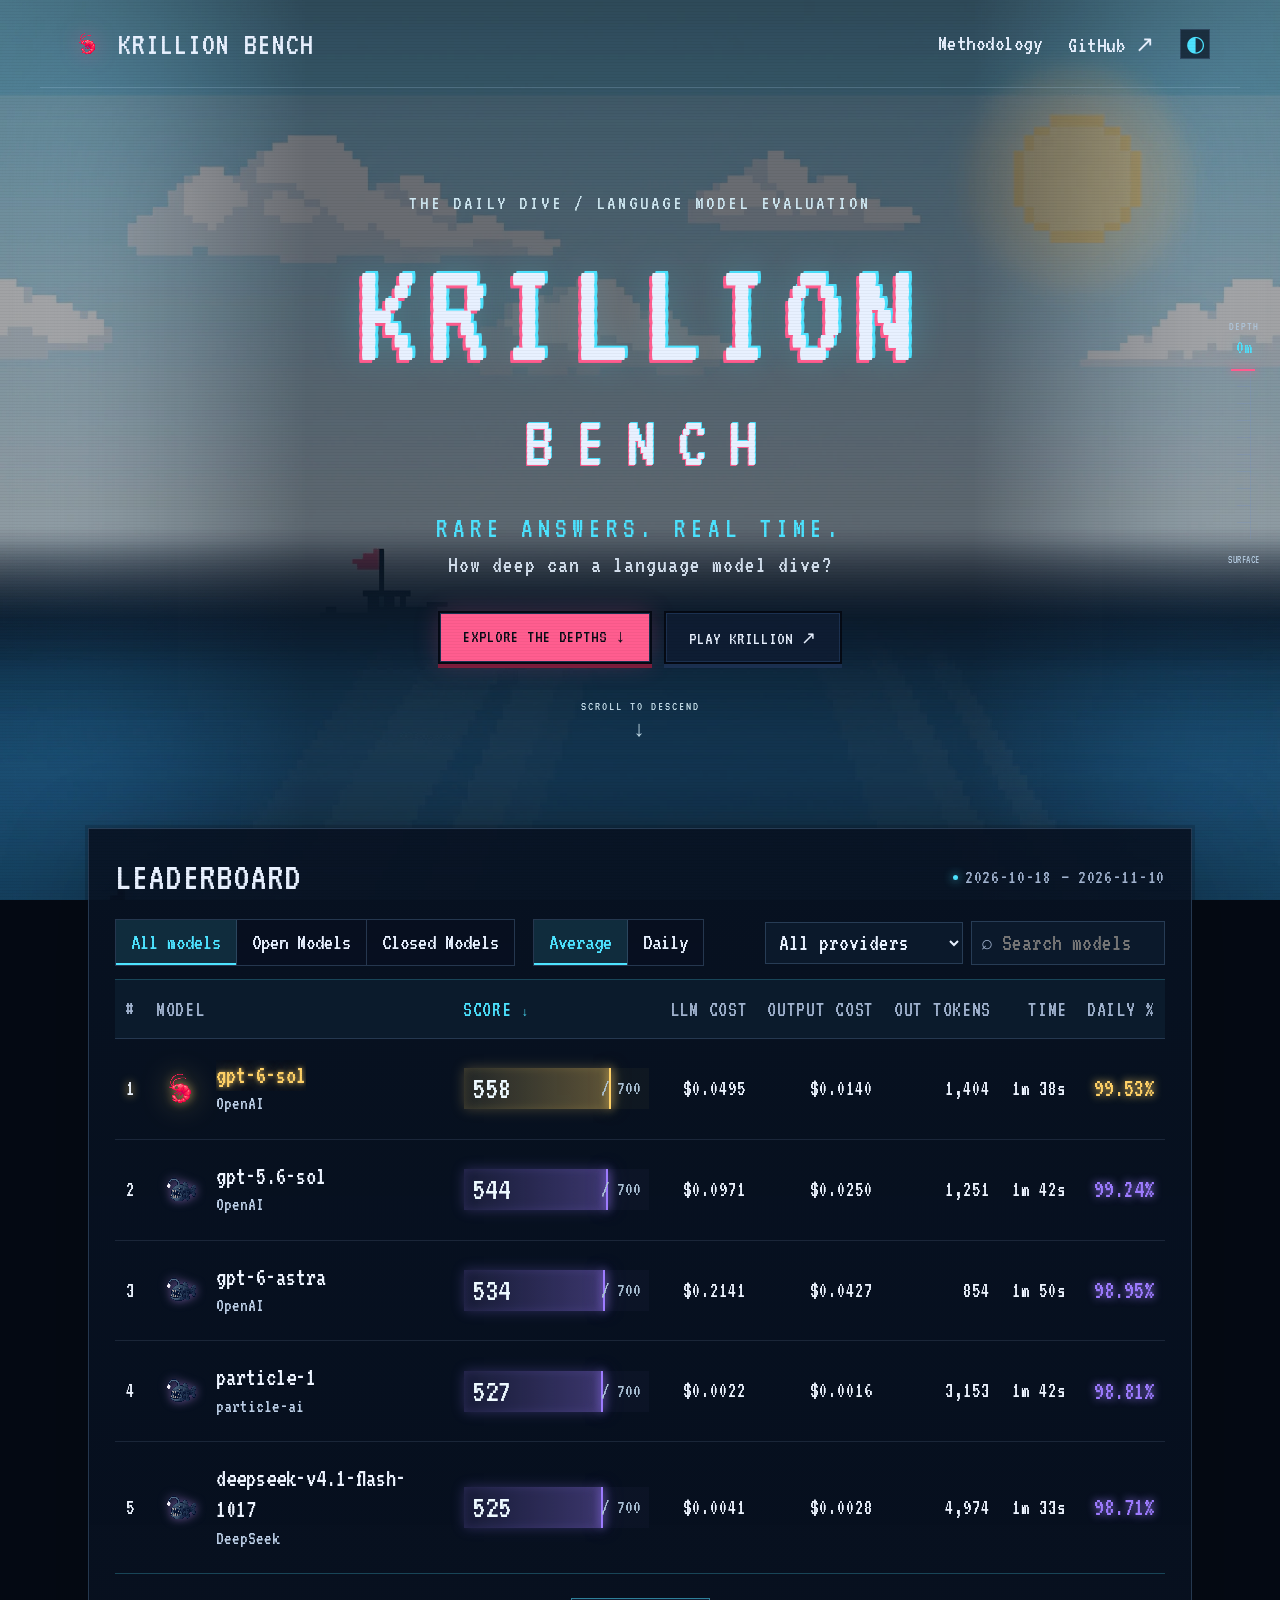
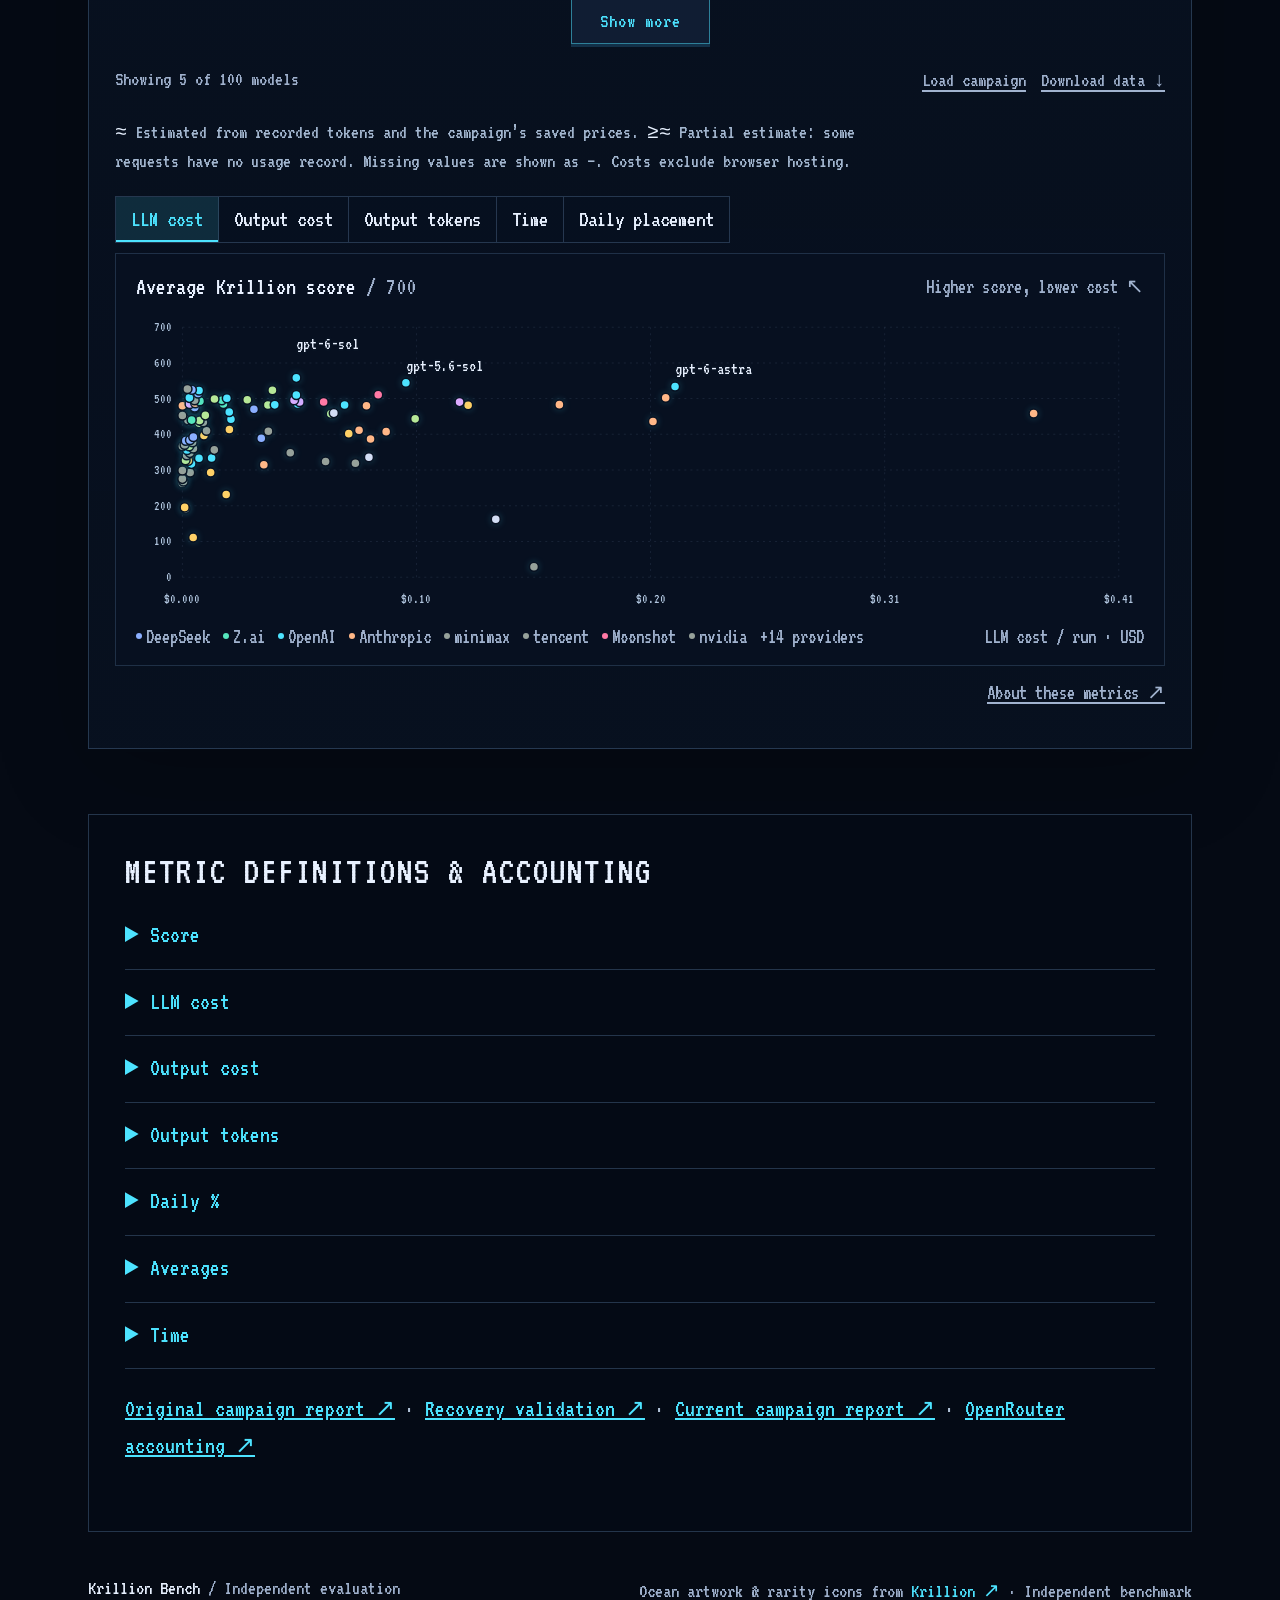
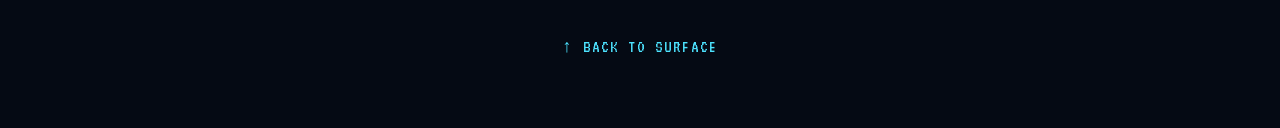
==== commit f7e063cb: "Enlarge the masthead with balanced mobile sizing" ====
--- a/index.html
+++ b/index.html
@@ -4,7 +4,7 @@
 <meta charset="utf-8"><meta name="viewport" content="width=device-width, initial-scale=1">
 <meta name="description" content="Krillion Bench measures language models on seven timed questions. Compare verified scores, inference costs, token usage, time, and daily placement.">
 <title>Krillion Bench — The leaderboard</title>
-<link rel="stylesheet" href="web/leaderboard.css?v=20261111-metric-dropdowns"><script src="web/leaderboard.js?v=20261110-methodology" defer></script>
+<link rel="stylesheet" href="web/leaderboard.css?v=20261111-responsive-header"><script src="web/leaderboard.js?v=20261110-methodology" defer></script>
 </head>
 <body id="top">
 <div class="ocean-viewport" aria-hidden="true"><div id="ocean-world"><div class="ocean-sky"></div><div class="ocean-shallows"></div><div class="ocean-midnight"></div><div class="ocean-trench"></div><div class="ocean-life"><i class="fish fish-one"></i><i class="fish fish-two"></i><i class="fish fish-three"></i><span class="ocean-caption" style="top:1300px">── LIGHT BEGINS TO FADE</span><span class="ocean-caption right" style="top:2400px">THE MIDNIGHT ZONE ──</span><span class="ocean-caption" style="top:3650px">── THE ABYSSAL ZONE</span></div></div><div class="ocean-shade"></div></div>
--- a/web/leaderboard.css
+++ b/web/leaderboard.css
@@ -290,3 +290,20 @@
  #metric-definitions .metric-definition summary{font-size:20px;padding:13px 0}
  #metric-definitions .metric-definition p{font-size:18px;margin:12px 0 16px}
 }
+
+/* Keep the masthead prominent without scaling up the phone content. */
+header{height:88px;gap:24px}
+header .brand{font-size:32px;gap:12px;white-space:nowrap}
+header .brand img{width:36px;height:36px}
+header nav{font-size:23px;gap:26px;white-space:nowrap}
+@media(max-width:760px){
+ header{height:70px;gap:12px;padding:0 12px}
+ header .brand{font-size:22px;gap:7px;letter-spacing:0}
+ header .brand img{width:28px;height:28px}
+ header nav{font-size:17px;gap:11px;letter-spacing:0}
+}
+@media(max-width:380px){
+ header{height:auto;min-height:94px;flex-wrap:wrap;justify-content:center;gap:5px;padding:12px}
+ header .brand{justify-content:center;width:100%}
+ header nav{gap:22px}
+}
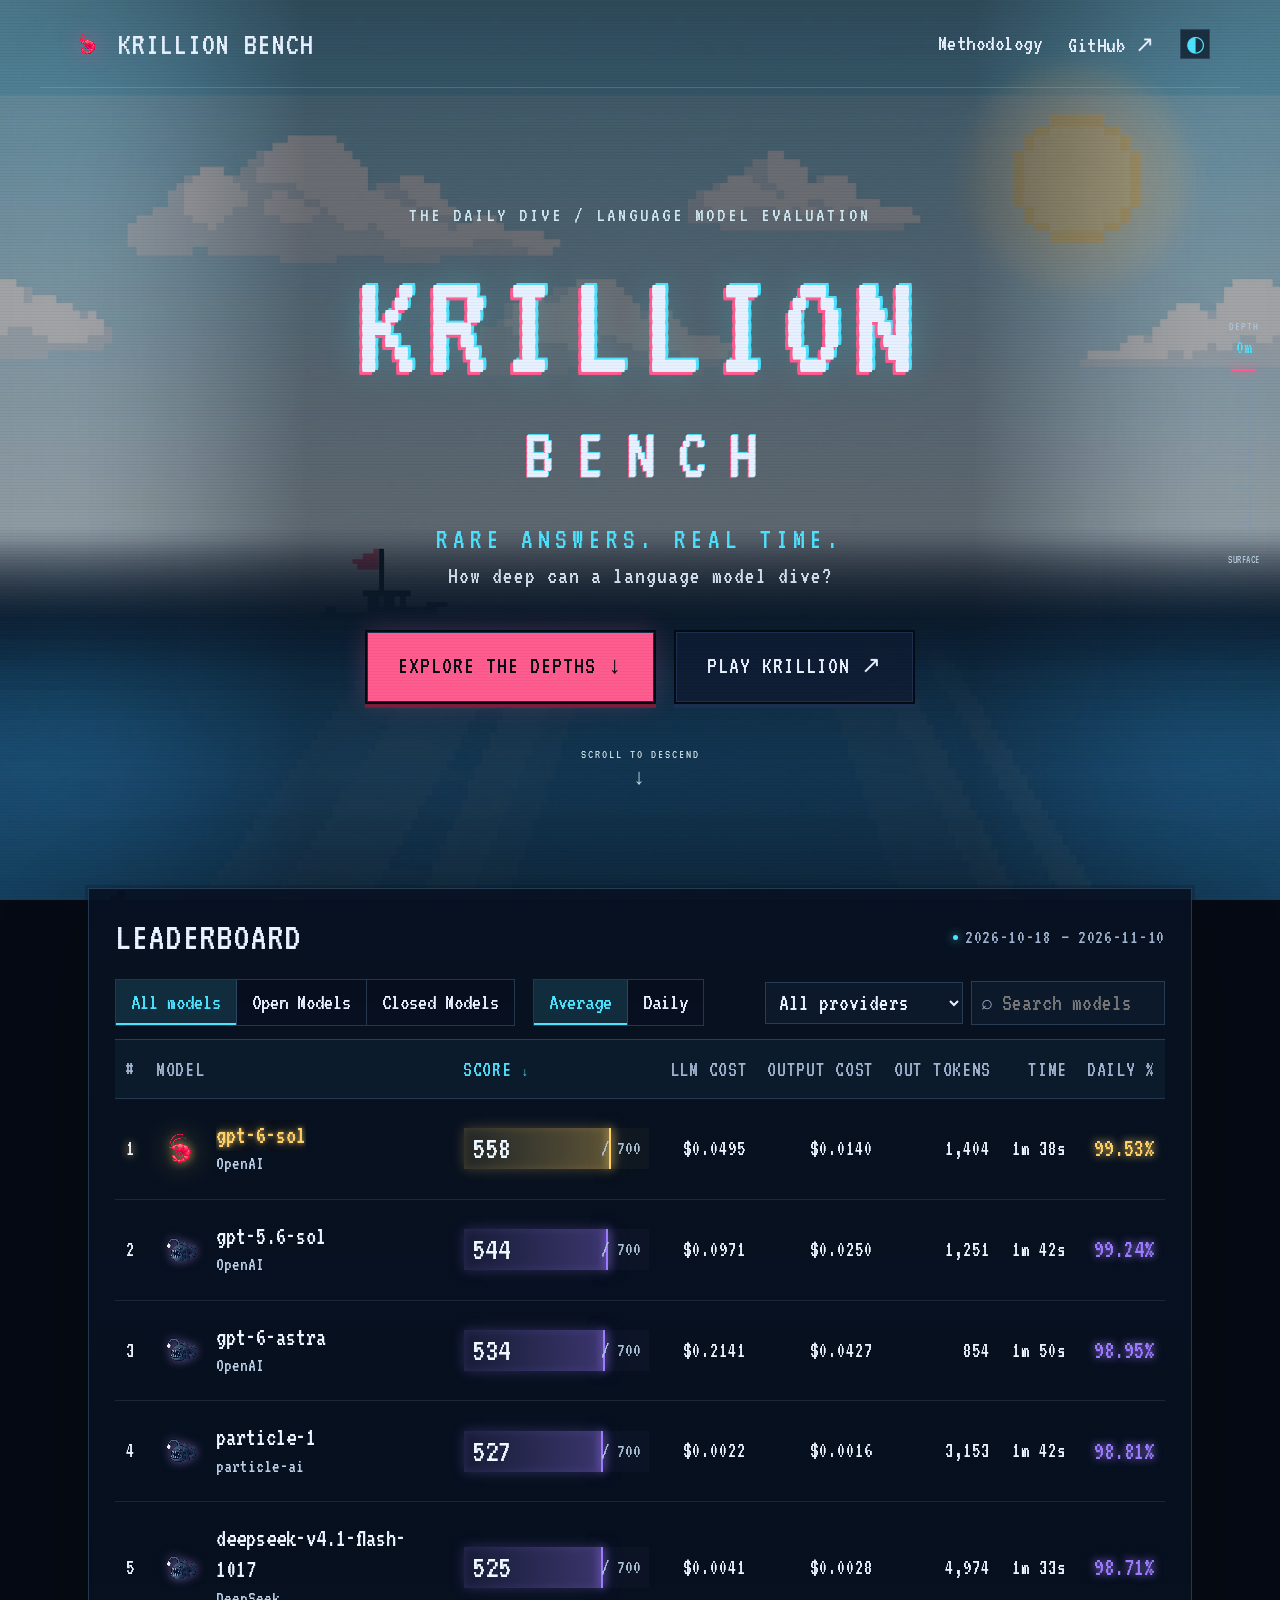
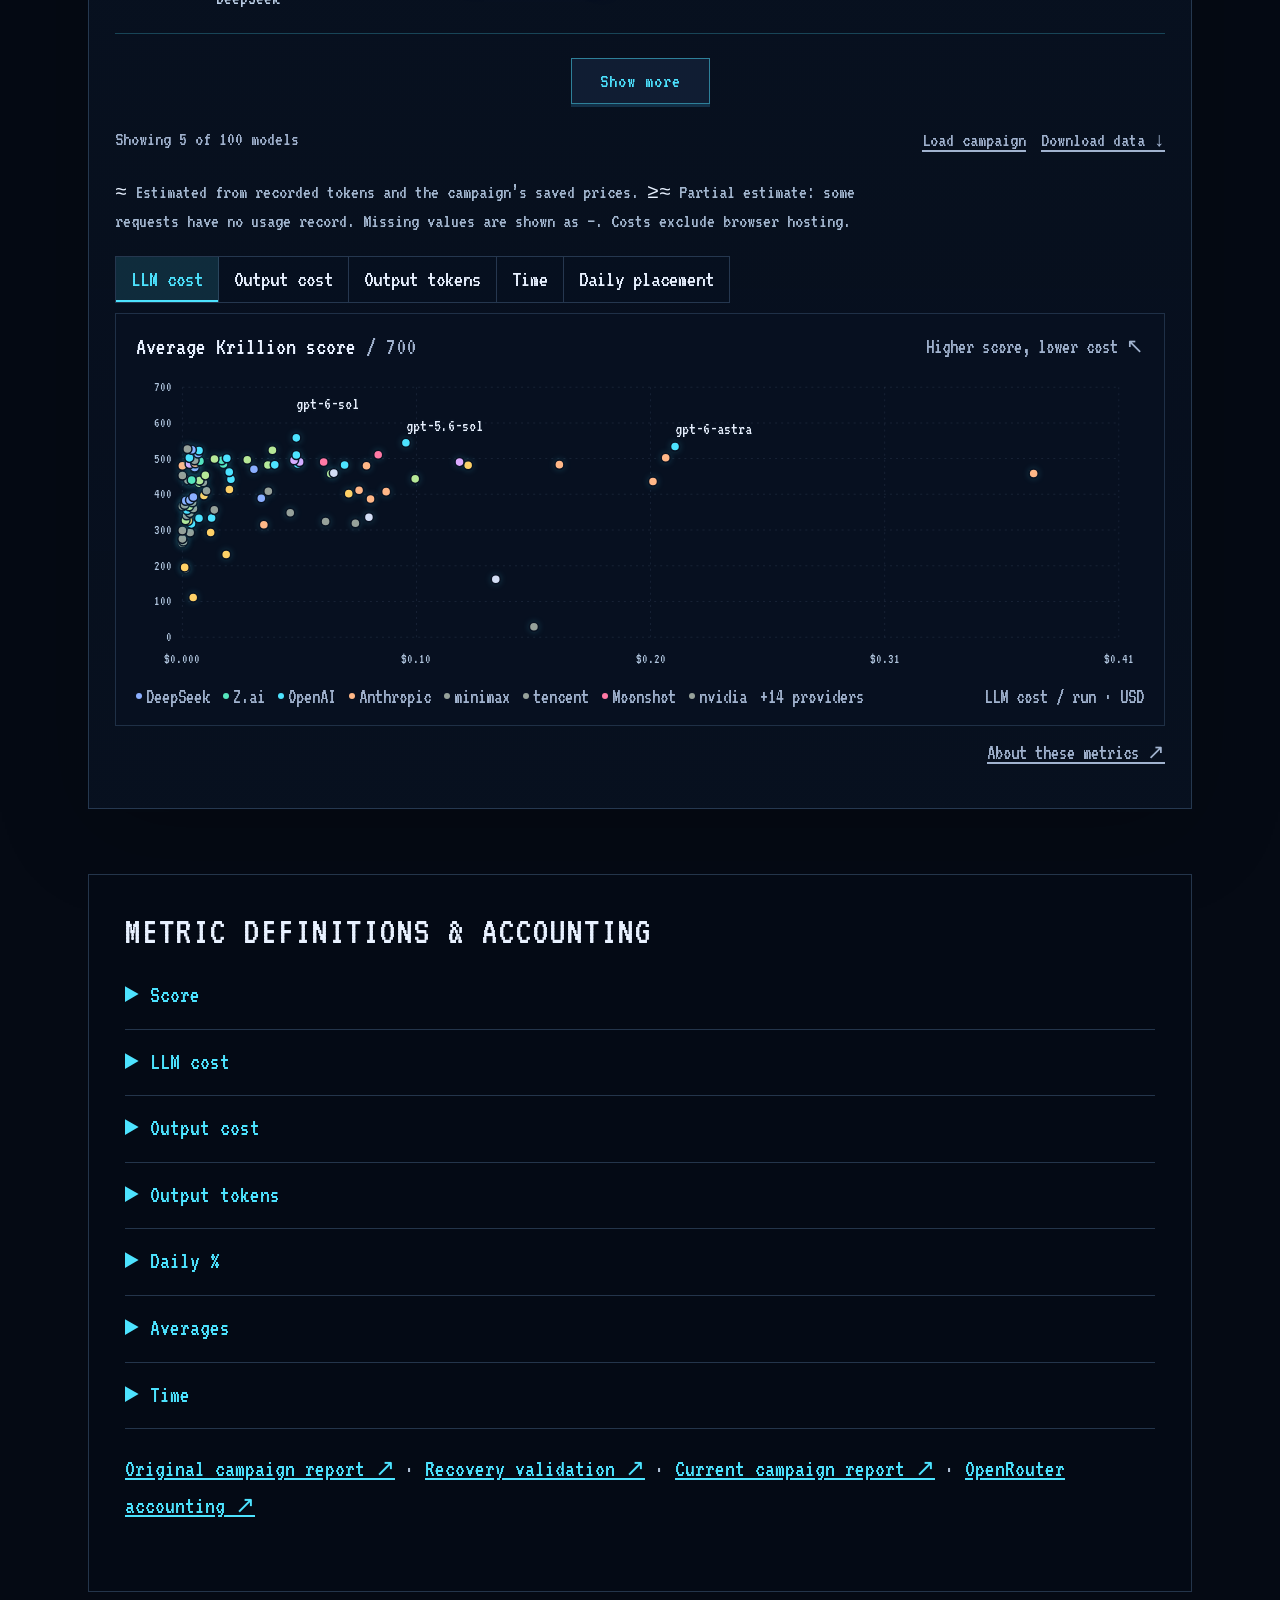
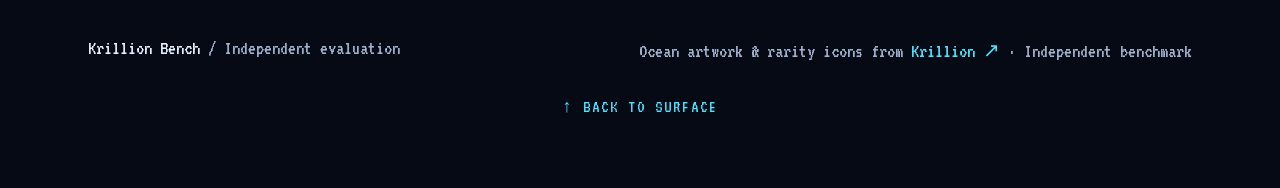
==== commit 7ae3aa8e: "Give opening buttons and hero more breathing room" ====
--- a/index.html
+++ b/index.html
@@ -4,7 +4,7 @@
 <meta charset="utf-8"><meta name="viewport" content="width=device-width, initial-scale=1">
 <meta name="description" content="Krillion Bench measures language models on seven timed questions. Compare verified scores, inference costs, token usage, time, and daily placement.">
 <title>Krillion Bench — The leaderboard</title>
-<link rel="stylesheet" href="web/leaderboard.css?v=20261111-responsive-header"><script src="web/leaderboard.js?v=20261110-methodology" defer></script>
+<link rel="stylesheet" href="web/leaderboard.css?v=20261111-roomier-hero"><script src="web/leaderboard.js?v=20261110-methodology" defer></script>
 </head>
 <body id="top">
 <div class="ocean-viewport" aria-hidden="true"><div id="ocean-world"><div class="ocean-sky"></div><div class="ocean-shallows"></div><div class="ocean-midnight"></div><div class="ocean-trench"></div><div class="ocean-life"><i class="fish fish-one"></i><i class="fish fish-two"></i><i class="fish fish-three"></i><span class="ocean-caption" style="top:1300px">── LIGHT BEGINS TO FADE</span><span class="ocean-caption right" style="top:2400px">THE MIDNIGHT ZONE ──</span><span class="ocean-caption" style="top:3650px">── THE ABYSSAL ZONE</span></div></div><div class="ocean-shade"></div></div>
--- a/web/leaderboard.css
+++ b/web/leaderboard.css
@@ -307,3 +307,15 @@
  header .brand{justify-content:center;width:100%}
  header nav{gap:22px}
 }
+
+/* Give the opening actions and their surrounding space more presence. */
+.hero{min-height:800px;padding:100px 0 80px}
+.hero .hero-actions{margin-top:44px;gap:22px}
+.hero .primary,.hero .secondary{font-size:24px;padding:18px 30px;line-height:1.3}
+.hero .scroll-cue{margin-top:46px}
+@media(max-width:760px){
+ .hero{min-height:530px;padding:48px 0 38px}
+ .hero .hero-actions{margin-top:32px;gap:16px}
+ .hero .primary,.hero .secondary{font-size:18px;padding:15px 18px}
+ .hero .scroll-cue{margin-top:34px}
+}
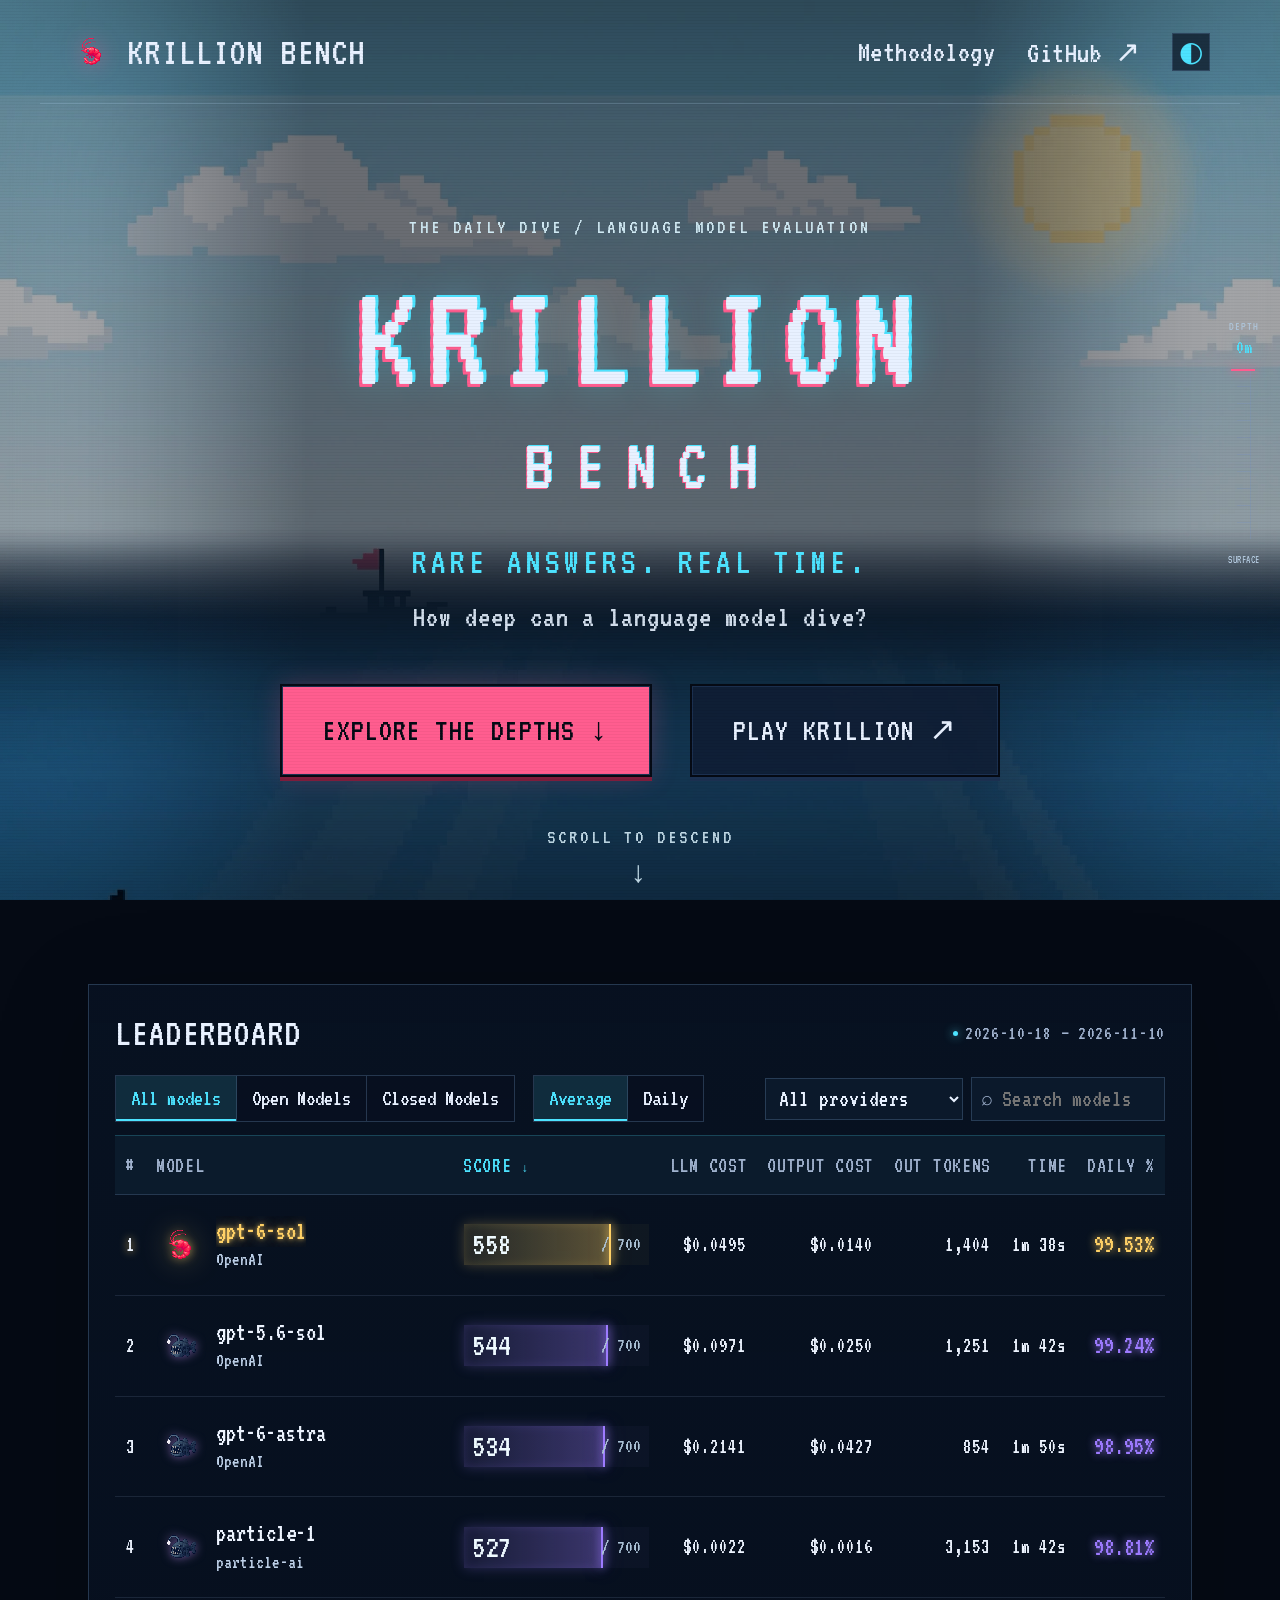
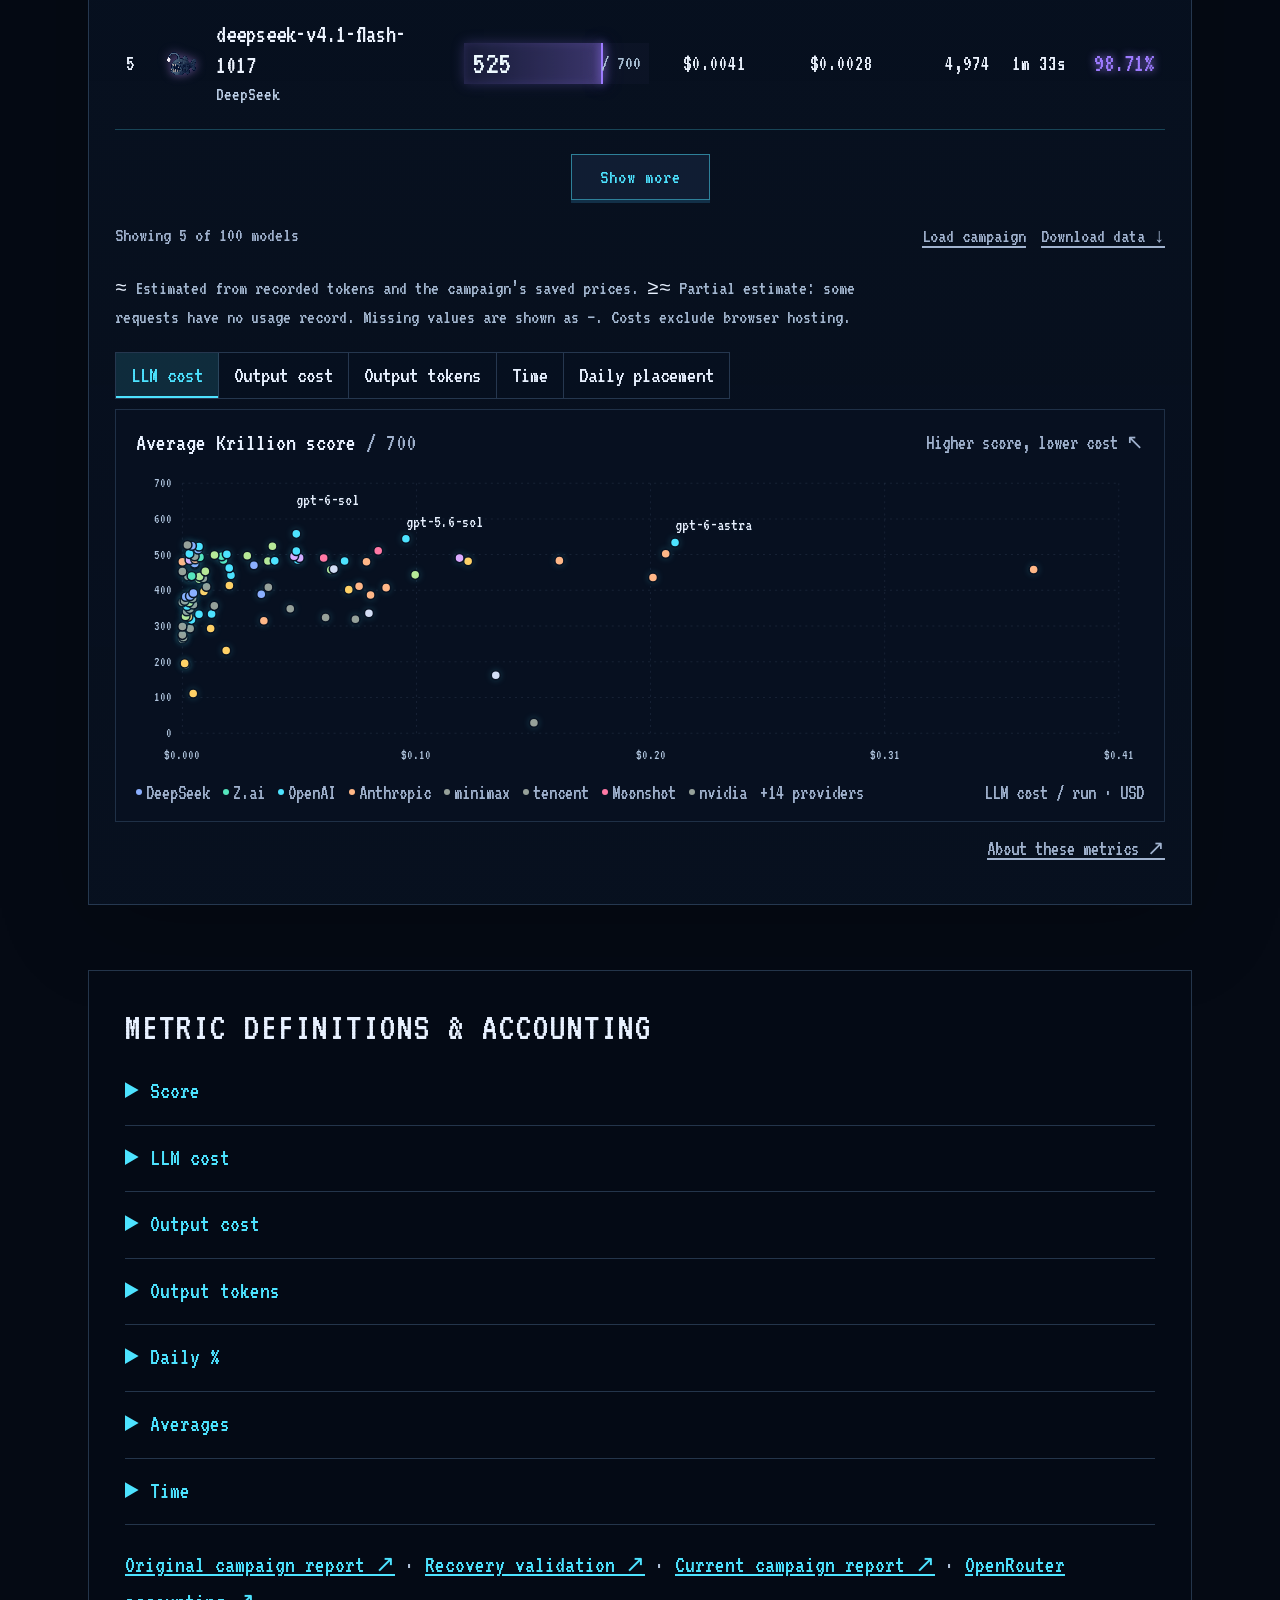
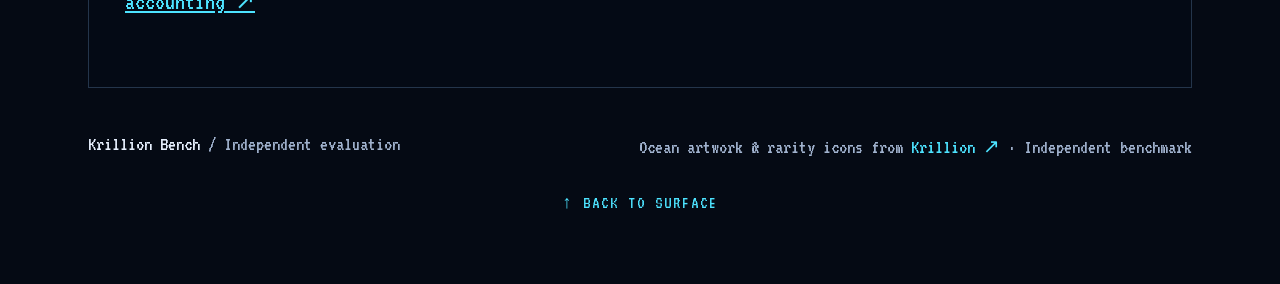
==== commit 8ba731de: "Scale the header and full opening section more prominently" ====
--- a/index.html
+++ b/index.html
@@ -4,7 +4,7 @@
 <meta charset="utf-8"><meta name="viewport" content="width=device-width, initial-scale=1">
 <meta name="description" content="Krillion Bench measures language models on seven timed questions. Compare verified scores, inference costs, token usage, time, and daily placement.">
 <title>Krillion Bench — The leaderboard</title>
-<link rel="stylesheet" href="web/leaderboard.css?v=20261111-roomier-hero"><script src="web/leaderboard.js?v=20261110-methodology" defer></script>
+<link rel="stylesheet" href="web/leaderboard.css?v=20261111-prominent-opening"><script src="web/leaderboard.js?v=20261110-methodology" defer></script>
 </head>
 <body id="top">
 <div class="ocean-viewport" aria-hidden="true"><div id="ocean-world"><div class="ocean-sky"></div><div class="ocean-shallows"></div><div class="ocean-midnight"></div><div class="ocean-trench"></div><div class="ocean-life"><i class="fish fish-one"></i><i class="fish fish-two"></i><i class="fish fish-three"></i><span class="ocean-caption" style="top:1300px">── LIGHT BEGINS TO FADE</span><span class="ocean-caption right" style="top:2400px">THE MIDNIGHT ZONE ──</span><span class="ocean-caption" style="top:3650px">── THE ABYSSAL ZONE</span></div></div><div class="ocean-shade"></div></div>
--- a/web/leaderboard.css
+++ b/web/leaderboard.css
@@ -291,31 +291,40 @@
  #metric-definitions .metric-definition p{font-size:18px;margin:12px 0 16px}
 }
 
-/* Keep the masthead prominent without scaling up the phone content. */
-header{height:88px;gap:24px}
-header .brand{font-size:32px;gap:12px;white-space:nowrap}
-header .brand img{width:36px;height:36px}
-header nav{font-size:23px;gap:26px;white-space:nowrap}
+
+/* Prominent masthead and a consistently scaled opening section. */
+header{height:104px;gap:30px}
+header .brand{font-size:40px;gap:14px;white-space:nowrap}
+header .brand img{width:44px;height:44px}
+header nav{font-size:30px;gap:32px;white-space:nowrap}
+header #theme{width:38px;height:38px;font-size:28px}
+.hero{min-height:880px;padding:110px 0 90px}
+.hero .hero-tagline{font-size:38px;letter-spacing:4px;margin-top:44px}
+.hero .hero-description{font-size:30px;line-height:1.4;margin-top:10px}
+.hero .hero-actions{margin-top:48px;gap:42px}
+.hero .primary,.hero .secondary{font-size:32px;padding:23px 40px;line-height:1.3}
+.hero .scroll-cue{font-size:20px;letter-spacing:3px;margin-top:52px}
+.hero .scroll-cue span{font-size:30px;margin-top:10px}
+@media(max-width:1000px) and (min-width:761px){
+ header .brand{font-size:34px}header nav{font-size:25px;gap:24px}
+ .hero .hero-actions{gap:30px}.hero .primary,.hero .secondary{font-size:28px;padding:21px 28px}
+}
 @media(max-width:760px){
- header{height:70px;gap:12px;padding:0 12px}
- header .brand{font-size:22px;gap:7px;letter-spacing:0}
- header .brand img{width:28px;height:28px}
- header nav{font-size:17px;gap:11px;letter-spacing:0}
-}
-@media(max-width:380px){
- header{height:auto;min-height:94px;flex-wrap:wrap;justify-content:center;gap:5px;padding:12px}
+ header{height:78px;gap:14px;padding:0 14px}
+ header .brand{font-size:25px;gap:8px;letter-spacing:0}
+ header .brand img{width:30px;height:30px}
+ header nav{font-size:19px;gap:14px;letter-spacing:0}
+ header #theme{width:32px;height:32px;font-size:24px}
+ .hero{min-height:610px;padding:58px 0 46px}
+ .hero .hero-tagline{font-size:24px;letter-spacing:1.5px;margin-top:32px}
+ .hero .hero-description{font-size:21px;letter-spacing:.5px;margin-top:8px}
+ .hero .hero-actions{margin-top:36px;gap:22px 28px}
+ .hero .primary,.hero .secondary{font-size:22px;padding:18px 24px}
+ .hero .scroll-cue{font-size:17px;letter-spacing:2px;margin-top:38px}
+ .hero .scroll-cue span{font-size:26px;margin-top:8px}
+}
+@media(max-width:460px){
+ header{height:auto;min-height:106px;flex-wrap:wrap;justify-content:center;gap:8px;padding:12px 14px}
  header .brand{justify-content:center;width:100%}
- header nav{gap:22px}
-}
-
-/* Give the opening actions and their surrounding space more presence. */
-.hero{min-height:800px;padding:100px 0 80px}
-.hero .hero-actions{margin-top:44px;gap:22px}
-.hero .primary,.hero .secondary{font-size:24px;padding:18px 30px;line-height:1.3}
-.hero .scroll-cue{margin-top:46px}
-@media(max-width:760px){
- .hero{min-height:530px;padding:48px 0 38px}
- .hero .hero-actions{margin-top:32px;gap:16px}
- .hero .primary,.hero .secondary{font-size:18px;padding:15px 18px}
- .hero .scroll-cue{margin-top:34px}
-}
+ header nav{gap:26px}
+}
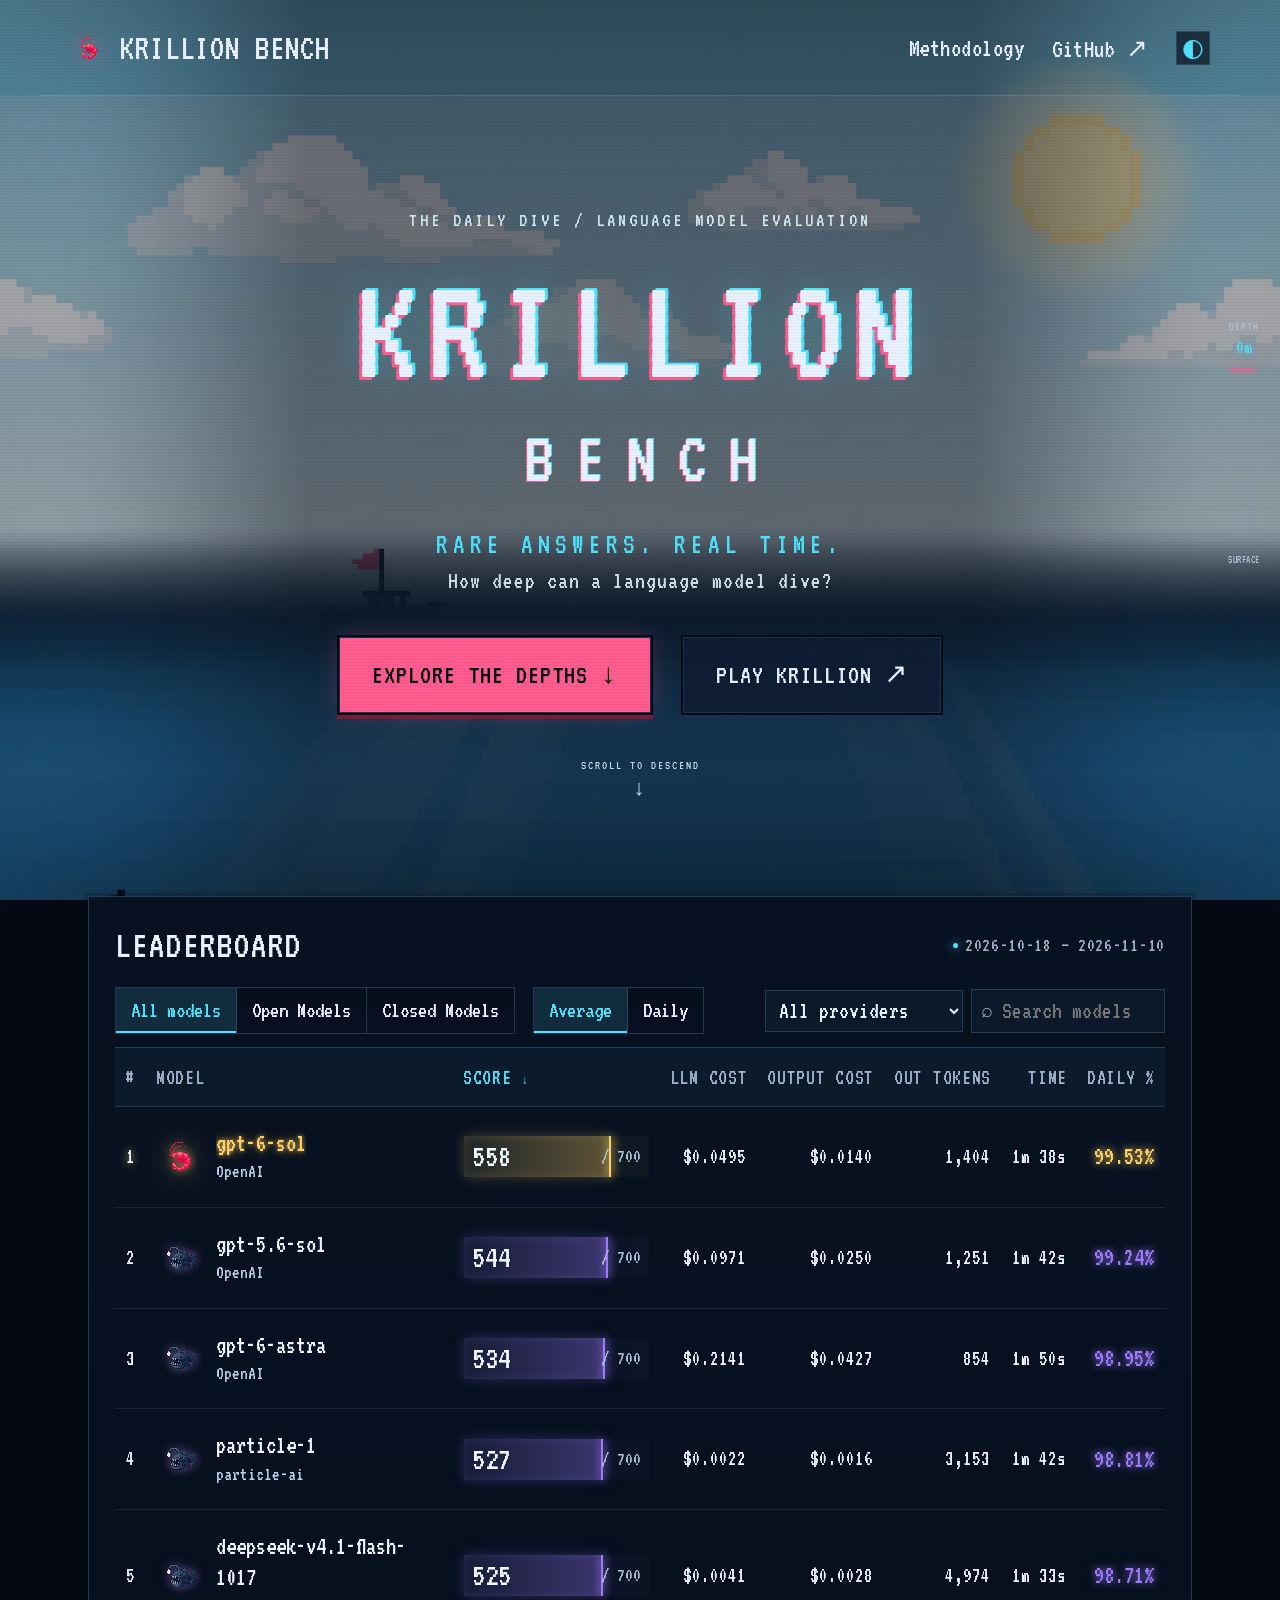
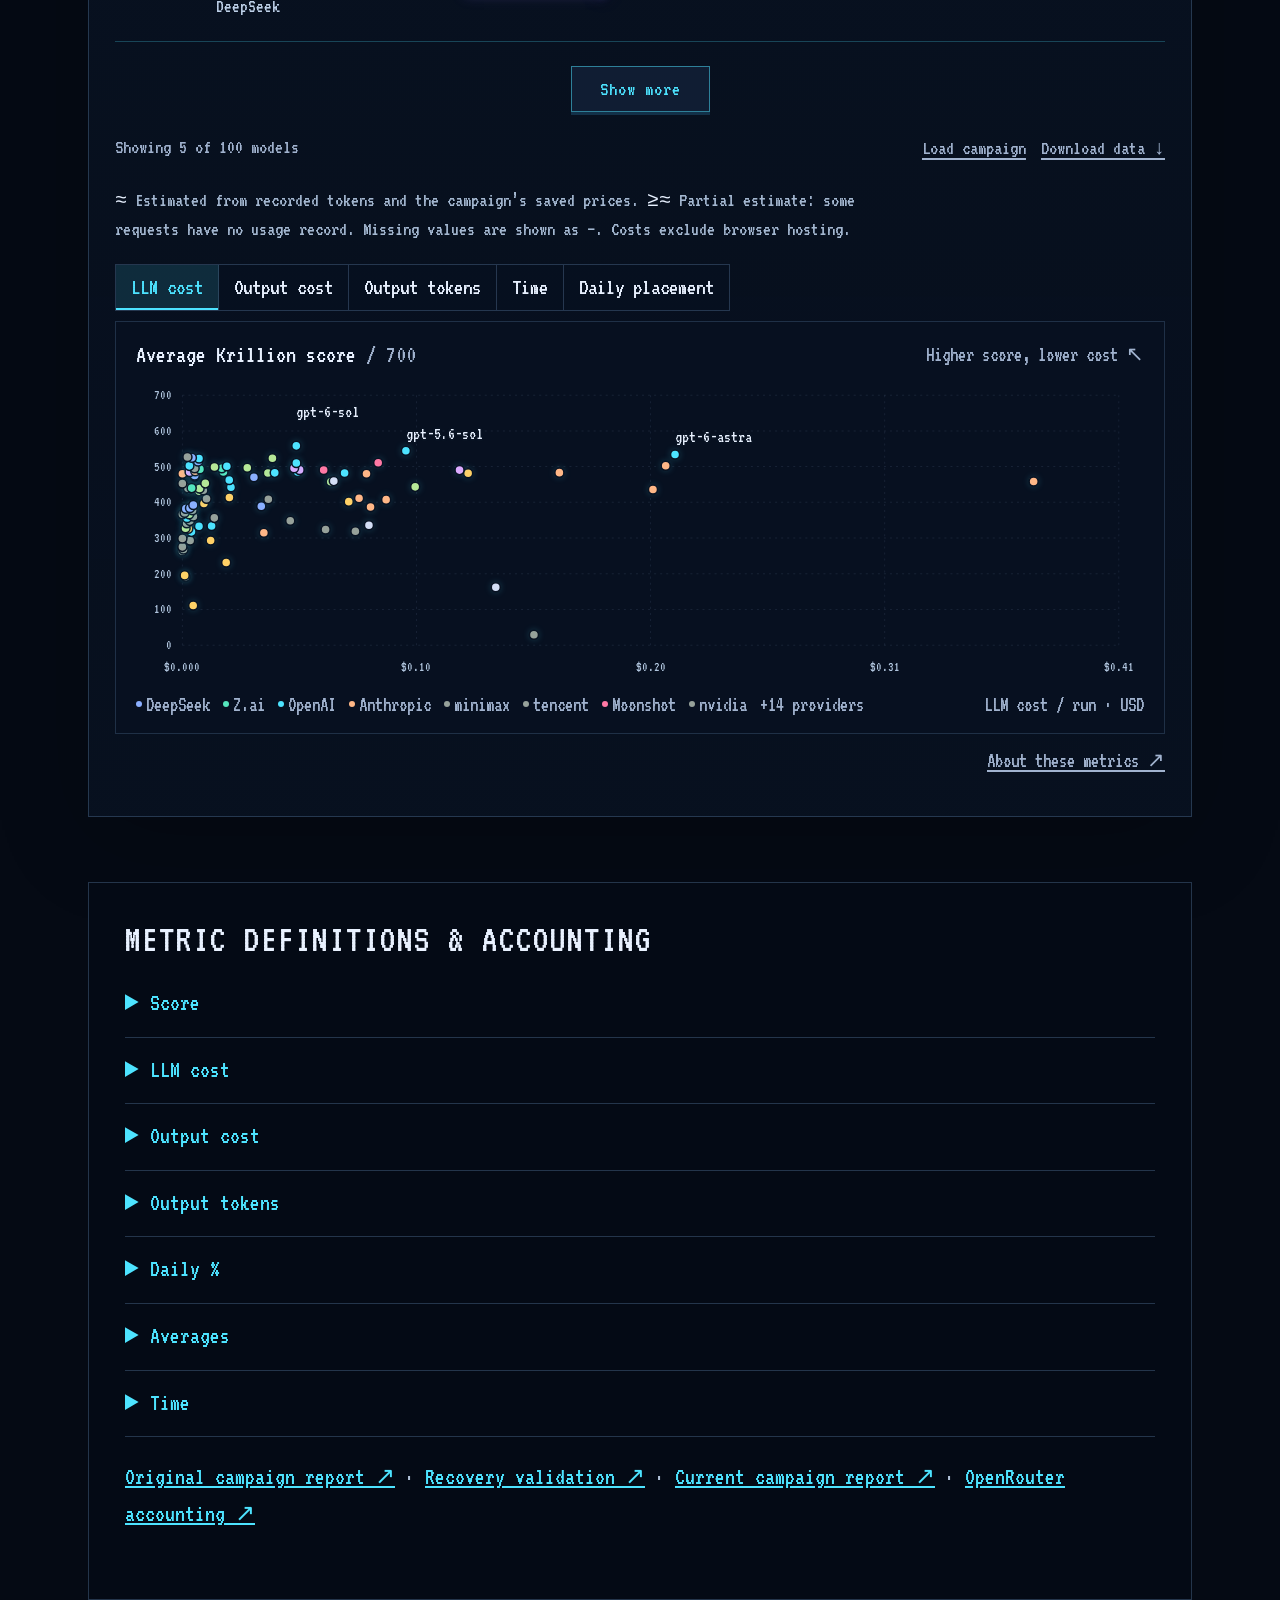
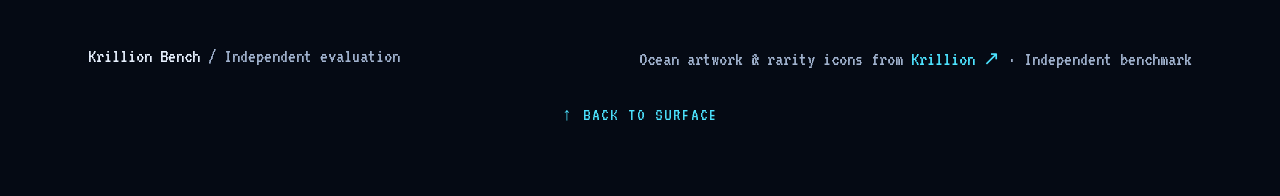
==== commit 391f356c: "Restore hero typography and balance header and button sizing" ====
--- a/index.html
+++ b/index.html
@@ -4,7 +4,7 @@
 <meta charset="utf-8"><meta name="viewport" content="width=device-width, initial-scale=1">
 <meta name="description" content="Krillion Bench measures language models on seven timed questions. Compare verified scores, inference costs, token usage, time, and daily placement.">
 <title>Krillion Bench — The leaderboard</title>
-<link rel="stylesheet" href="web/leaderboard.css?v=20261111-prominent-opening"><script src="web/leaderboard.js?v=20261110-methodology" defer></script>
+<link rel="stylesheet" href="web/leaderboard.css?v=20261111-balanced-opening"><script src="web/leaderboard.js?v=20261110-methodology" defer></script>
 </head>
 <body id="top">
 <div class="ocean-viewport" aria-hidden="true"><div id="ocean-world"><div class="ocean-sky"></div><div class="ocean-shallows"></div><div class="ocean-midnight"></div><div class="ocean-trench"></div><div class="ocean-life"><i class="fish fish-one"></i><i class="fish fish-two"></i><i class="fish fish-three"></i><span class="ocean-caption" style="top:1300px">── LIGHT BEGINS TO FADE</span><span class="ocean-caption right" style="top:2400px">THE MIDNIGHT ZONE ──</span><span class="ocean-caption" style="top:3650px">── THE ABYSSAL ZONE</span></div></div><div class="ocean-shade"></div></div>
--- a/web/leaderboard.css
+++ b/web/leaderboard.css
@@ -292,39 +292,32 @@
 }
 
 
-/* Prominent masthead and a consistently scaled opening section. */
-header{height:104px;gap:30px}
-header .brand{font-size:40px;gap:14px;white-space:nowrap}
-header .brand img{width:44px;height:44px}
-header nav{font-size:30px;gap:32px;white-space:nowrap}
-header #theme{width:38px;height:38px;font-size:28px}
-.hero{min-height:880px;padding:110px 0 90px}
-.hero .hero-tagline{font-size:38px;letter-spacing:4px;margin-top:44px}
-.hero .hero-description{font-size:30px;line-height:1.4;margin-top:10px}
-.hero .hero-actions{margin-top:48px;gap:42px}
-.hero .primary,.hero .secondary{font-size:32px;padding:23px 40px;line-height:1.3}
-.hero .scroll-cue{font-size:20px;letter-spacing:3px;margin-top:52px}
-.hero .scroll-cue span{font-size:30px;margin-top:10px}
+/* Balance the navigation and buttons with the original opening typography. */
+header{height:96px;gap:26px}
+header .brand{font-size:36px;gap:12px;white-space:nowrap}
+header .brand img{width:38px;height:38px}
+header nav{font-size:26px;gap:28px;white-space:nowrap}
+header #theme{width:34px;height:34px;font-size:25px}
+.hero{min-height:800px;padding:100px 0 80px}
+.hero .hero-actions{margin-top:44px;gap:32px}
+.hero .primary,.hero .secondary{font-size:28px;padding:19px 32px;line-height:1.3}
+.hero .scroll-cue{margin-top:46px}
 @media(max-width:1000px) and (min-width:761px){
- header .brand{font-size:34px}header nav{font-size:25px;gap:24px}
- .hero .hero-actions{gap:30px}.hero .primary,.hero .secondary{font-size:28px;padding:21px 28px}
+ header .brand{font-size:32px}header nav{font-size:23px;gap:22px}
 }
 @media(max-width:760px){
- header{height:78px;gap:14px;padding:0 14px}
- header .brand{font-size:25px;gap:8px;letter-spacing:0}
- header .brand img{width:30px;height:30px}
- header nav{font-size:19px;gap:14px;letter-spacing:0}
- header #theme{width:32px;height:32px;font-size:24px}
- .hero{min-height:610px;padding:58px 0 46px}
- .hero .hero-tagline{font-size:24px;letter-spacing:1.5px;margin-top:32px}
- .hero .hero-description{font-size:21px;letter-spacing:.5px;margin-top:8px}
- .hero .hero-actions{margin-top:36px;gap:22px 28px}
- .hero .primary,.hero .secondary{font-size:22px;padding:18px 24px}
- .hero .scroll-cue{font-size:17px;letter-spacing:2px;margin-top:38px}
- .hero .scroll-cue span{font-size:26px;margin-top:8px}
-}
-@media(max-width:460px){
- header{height:auto;min-height:106px;flex-wrap:wrap;justify-content:center;gap:8px;padding:12px 14px}
+ header{height:74px;gap:12px;padding:0 12px}
+ header .brand{font-size:23px;gap:7px;letter-spacing:0}
+ header .brand img{width:28px;height:28px}
+ header nav{font-size:18px;gap:12px;letter-spacing:0}
+ header #theme{width:30px;height:30px;font-size:22px}
+ .hero{min-height:530px;padding:48px 0 38px}
+ .hero .hero-actions{margin-top:32px;gap:18px 24px}
+ .hero .primary,.hero .secondary{font-size:20px;padding:16px 20px}
+ .hero .scroll-cue{margin-top:34px}
+}
+@media(max-width:420px){
+ header{height:auto;min-height:100px;flex-wrap:wrap;justify-content:center;gap:6px;padding:12px}
  header .brand{justify-content:center;width:100%}
- header nav{gap:26px}
-}
+ header nav{gap:24px}
+}
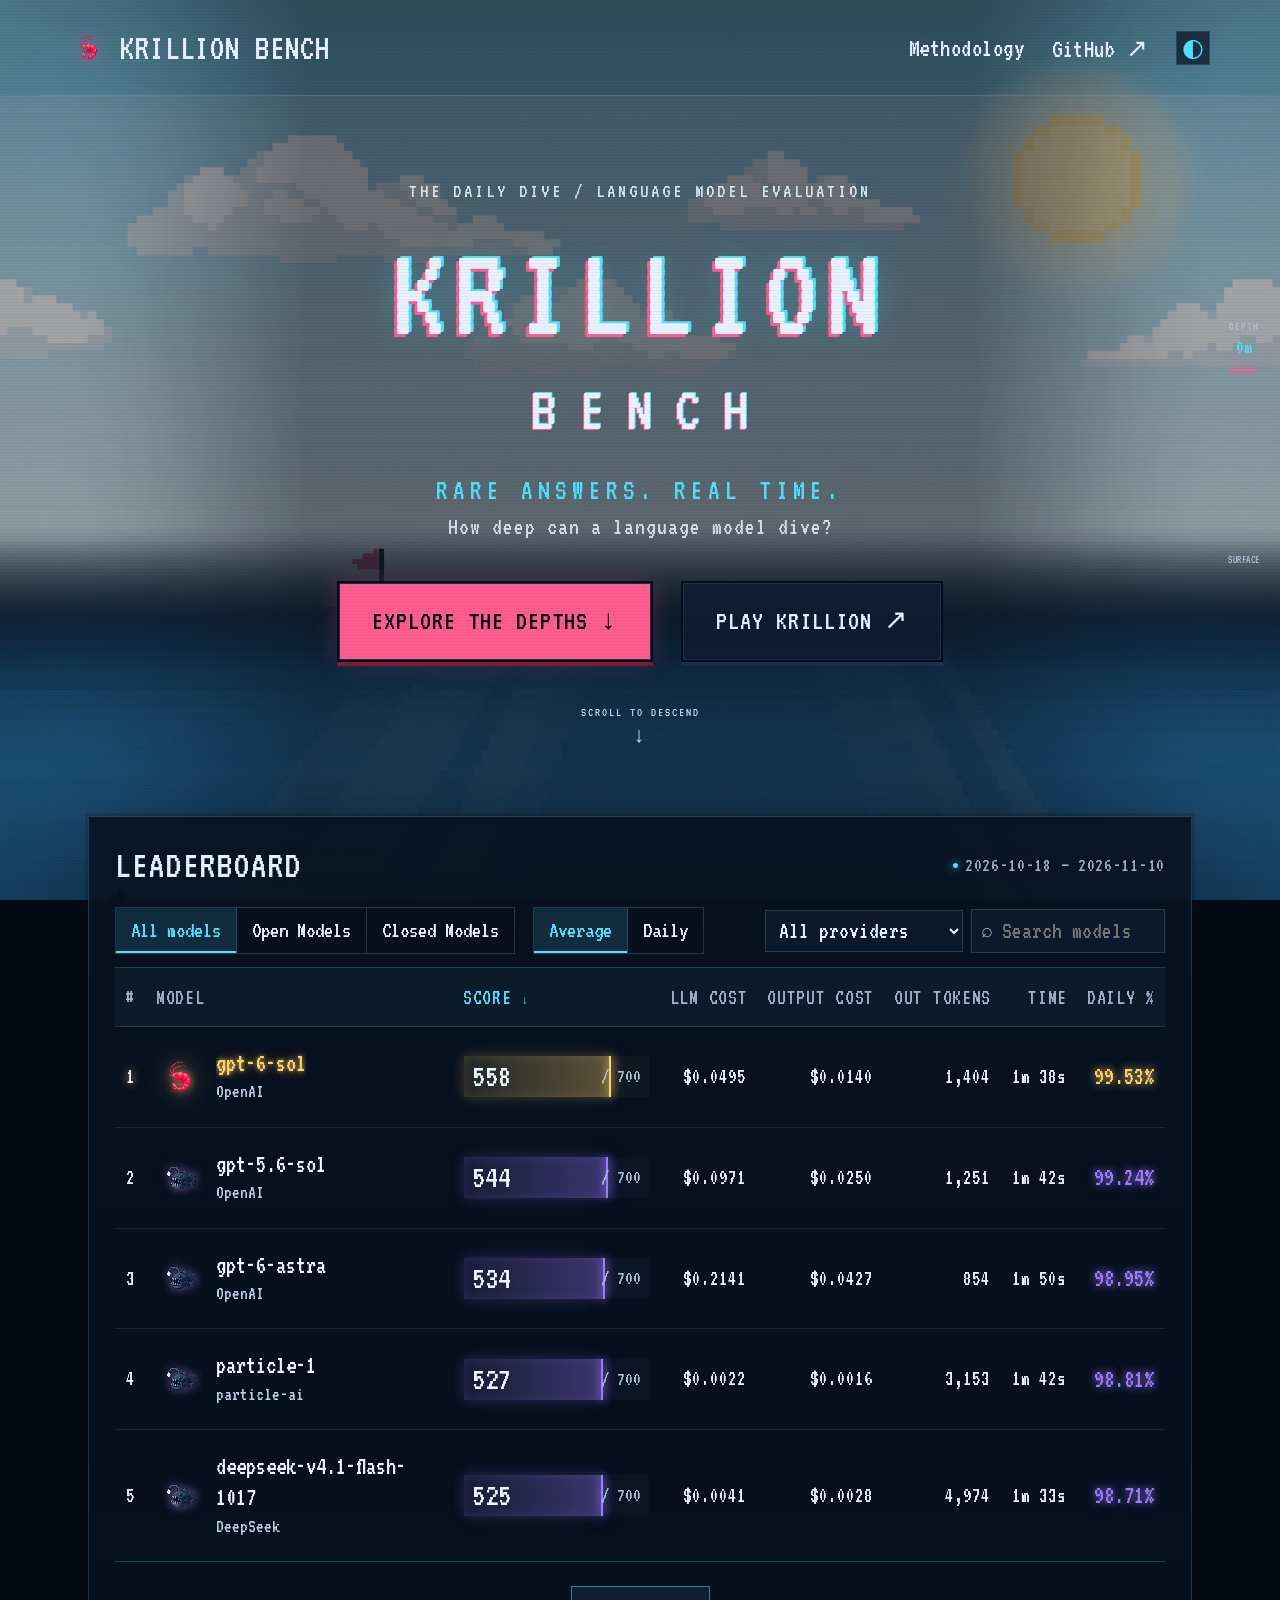
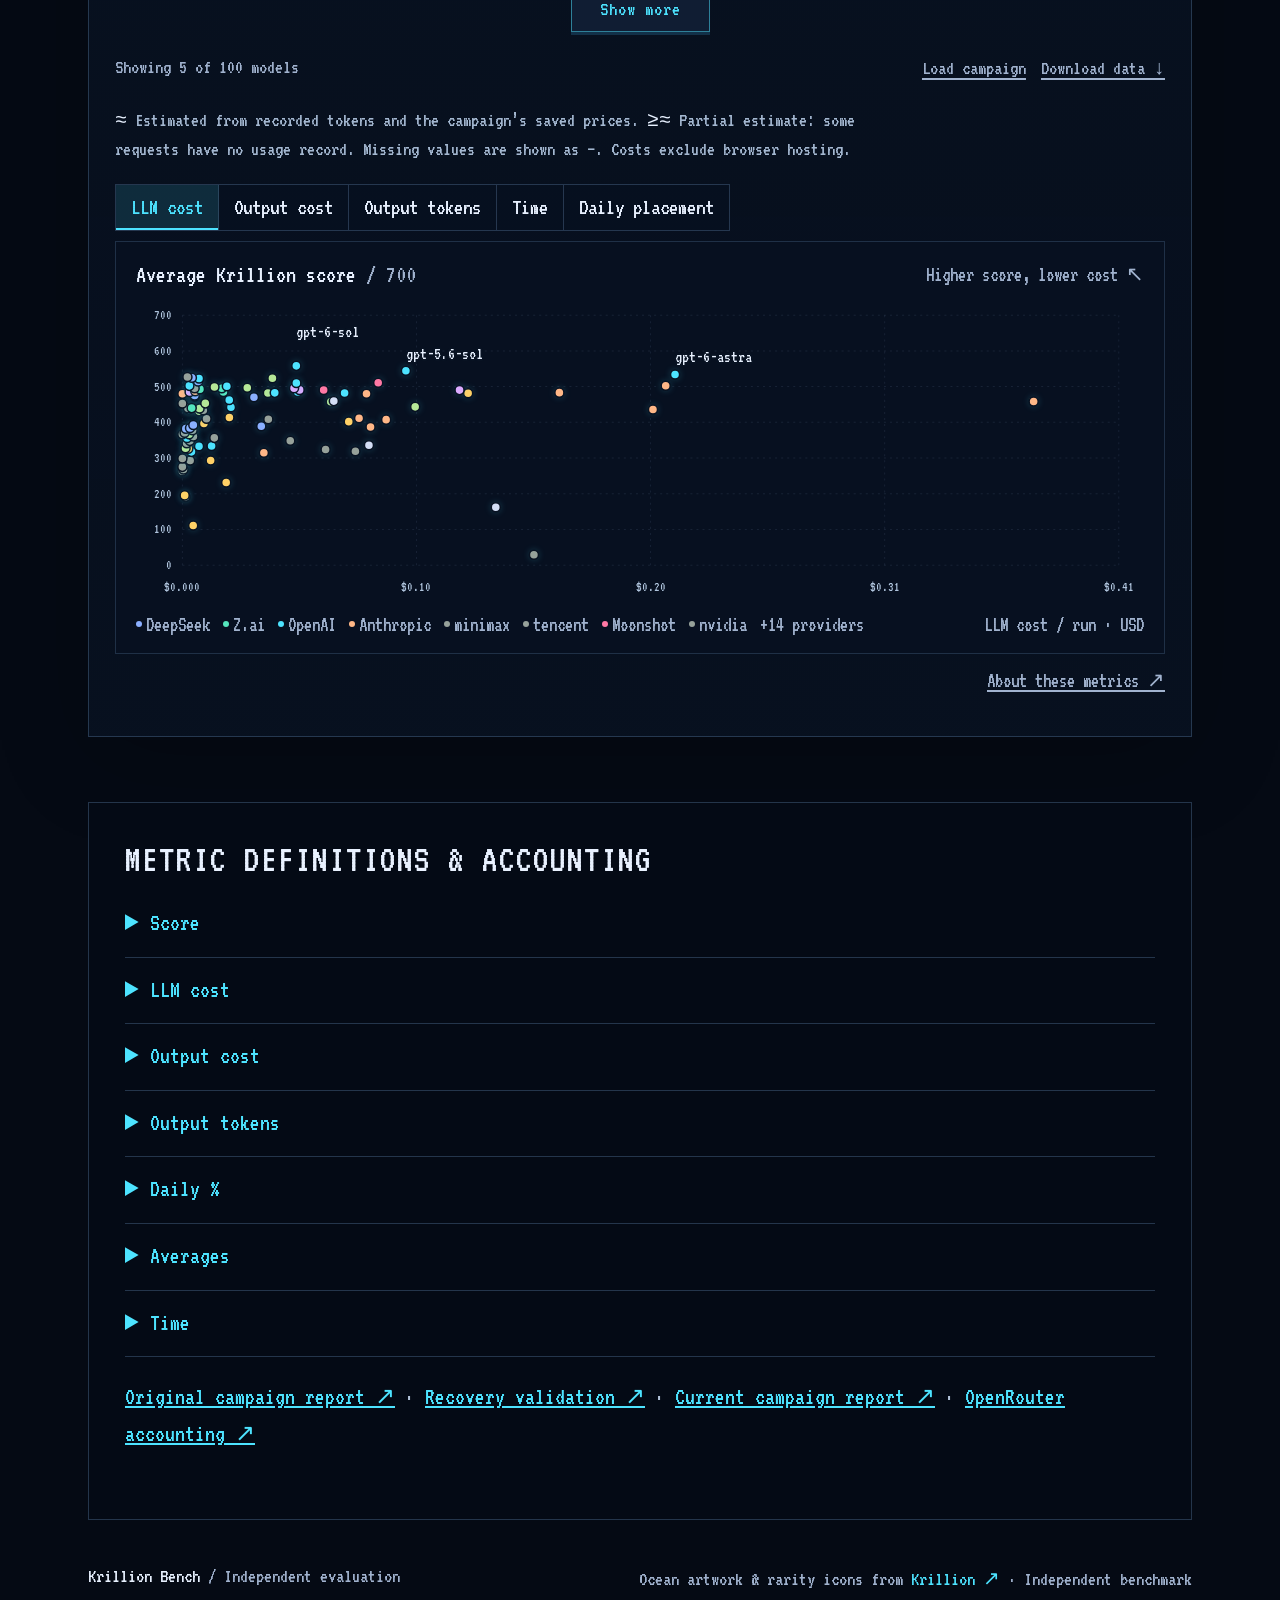
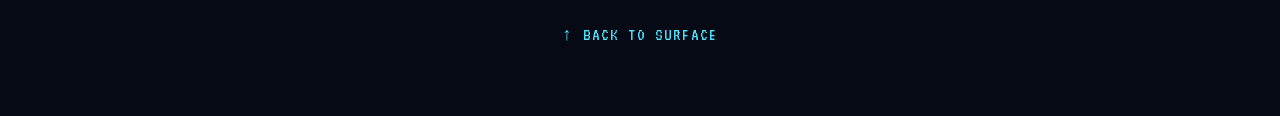
==== commit fcebc4d5: "Soften opening title scale and vertical spacing" ====
--- a/index.html
+++ b/index.html
@@ -4,7 +4,7 @@
 <meta charset="utf-8"><meta name="viewport" content="width=device-width, initial-scale=1">
 <meta name="description" content="Krillion Bench measures language models on seven timed questions. Compare verified scores, inference costs, token usage, time, and daily placement.">
 <title>Krillion Bench — The leaderboard</title>
-<link rel="stylesheet" href="web/leaderboard.css?v=20261111-balanced-opening"><script src="web/leaderboard.js?v=20261110-methodology" defer></script>
+<link rel="stylesheet" href="web/leaderboard.css?v=20261111-softer-title"><script src="web/leaderboard.js?v=20261110-methodology" defer></script>
 </head>
 <body id="top">
 <div class="ocean-viewport" aria-hidden="true"><div id="ocean-world"><div class="ocean-sky"></div><div class="ocean-shallows"></div><div class="ocean-midnight"></div><div class="ocean-trench"></div><div class="ocean-life"><i class="fish fish-one"></i><i class="fish fish-two"></i><i class="fish fish-three"></i><span class="ocean-caption" style="top:1300px">── LIGHT BEGINS TO FADE</span><span class="ocean-caption right" style="top:2400px">THE MIDNIGHT ZONE ──</span><span class="ocean-caption" style="top:3650px">── THE ABYSSAL ZONE</span></div></div><div class="ocean-shade"></div></div>
--- a/web/leaderboard.css
+++ b/web/leaderboard.css
@@ -298,7 +298,8 @@
 header .brand img{width:38px;height:38px}
 header nav{font-size:26px;gap:28px;white-space:nowrap}
 header #theme{width:34px;height:34px;font-size:25px}
-.hero{min-height:800px;padding:100px 0 80px}
+.hero{min-height:720px;padding:82px 0 64px}
+.hero h1{font-size:clamp(90px,10.5vw,144px);letter-spacing:8px}
 .hero .hero-actions{margin-top:44px;gap:32px}
 .hero .primary,.hero .secondary{font-size:28px;padding:19px 32px;line-height:1.3}
 .hero .scroll-cue{margin-top:46px}
@@ -311,7 +312,8 @@
  header .brand img{width:28px;height:28px}
  header nav{font-size:18px;gap:12px;letter-spacing:0}
  header #theme{width:30px;height:30px;font-size:22px}
- .hero{min-height:530px;padding:48px 0 38px}
+ .hero{min-height:490px;padding:40px 0 32px}
+ .hero h1{font-size:clamp(56px,13vw,88px);letter-spacing:3px}
  .hero .hero-actions{margin-top:32px;gap:18px 24px}
  .hero .primary,.hero .secondary{font-size:20px;padding:16px 20px}
  .hero .scroll-cue{margin-top:34px}
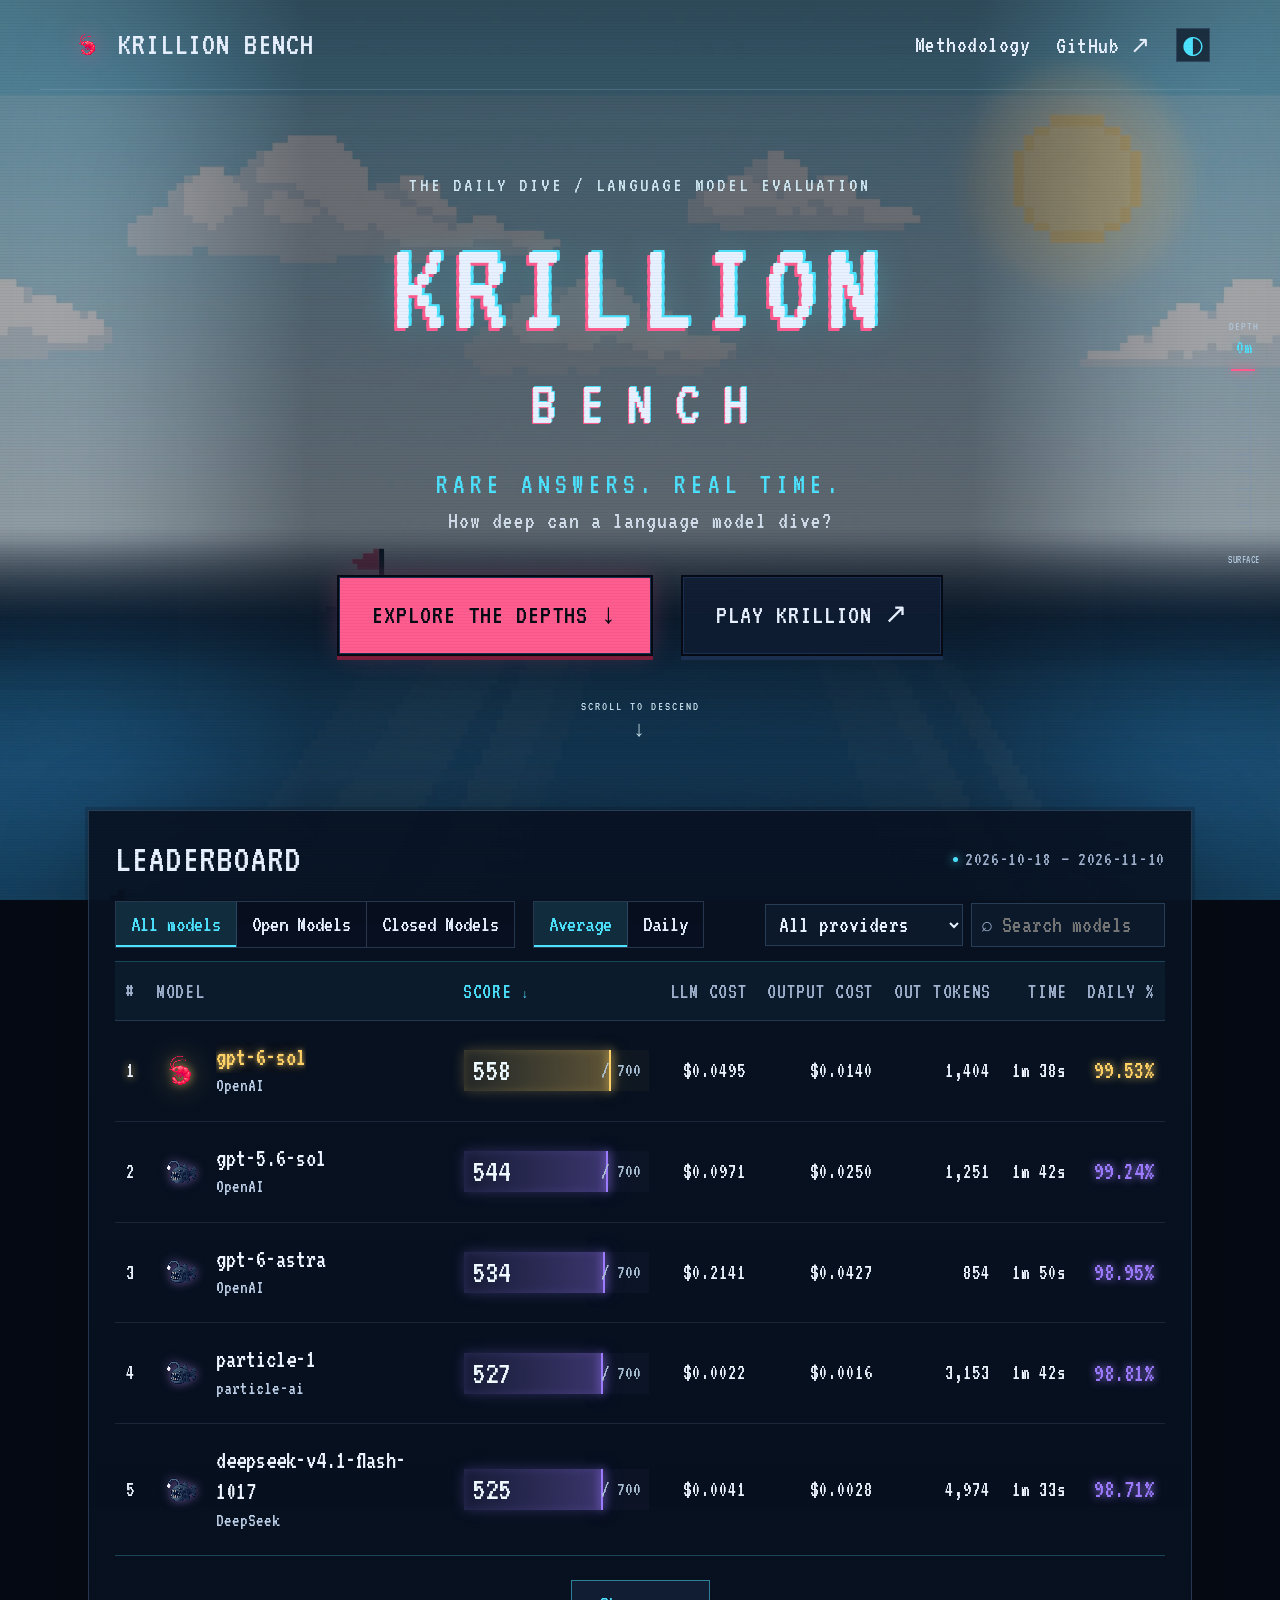
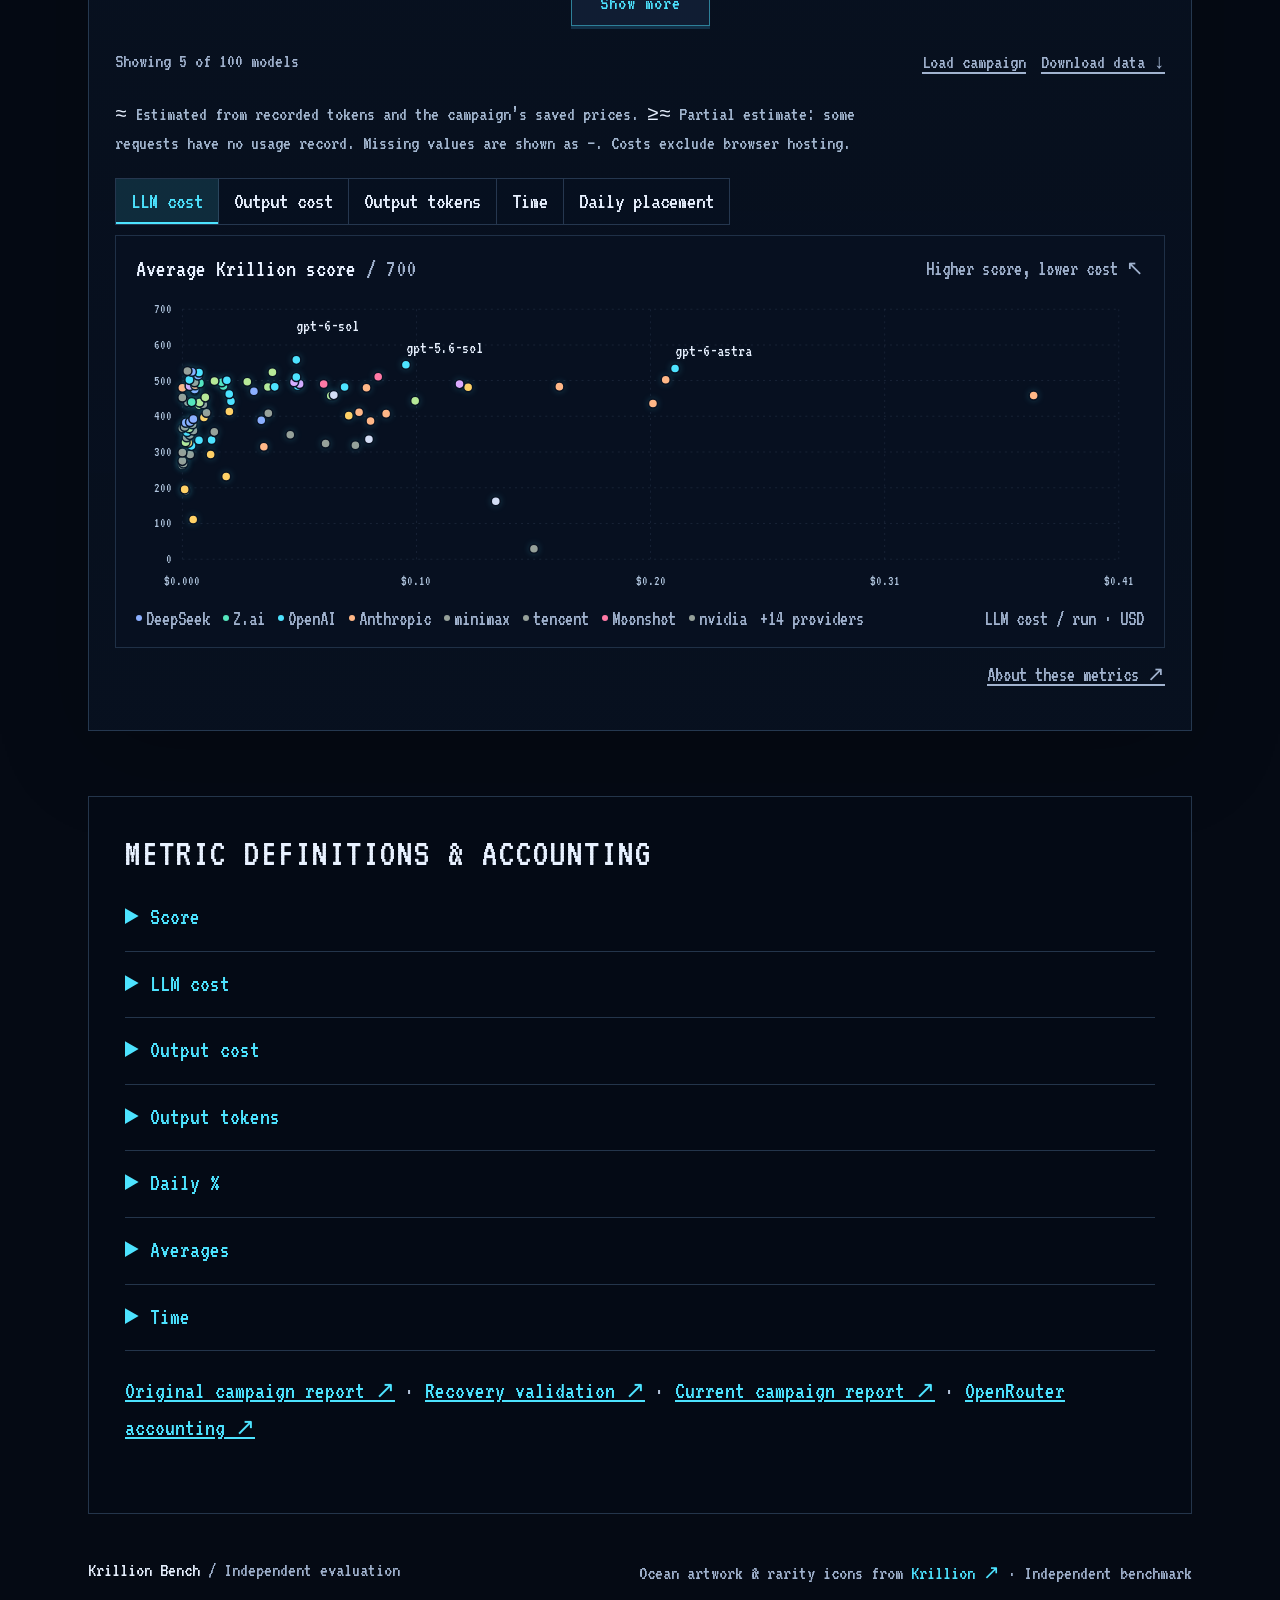
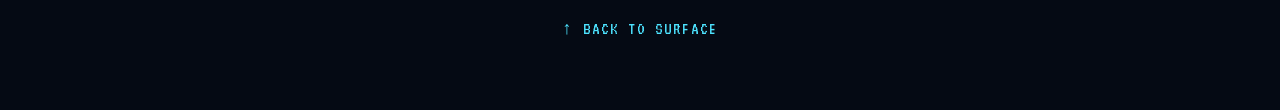
==== commit 2d81aec4: "Reduce navigation header scale slightly" ====
--- a/index.html
+++ b/index.html
@@ -4,7 +4,7 @@
 <meta charset="utf-8"><meta name="viewport" content="width=device-width, initial-scale=1">
 <meta name="description" content="Krillion Bench measures language models on seven timed questions. Compare verified scores, inference costs, token usage, time, and daily placement.">
 <title>Krillion Bench — The leaderboard</title>
-<link rel="stylesheet" href="web/leaderboard.css?v=20261111-softer-title"><script src="web/leaderboard.js?v=20261110-methodology" defer></script>
+<link rel="stylesheet" href="web/leaderboard.css?v=20261111-softer-header"><script src="web/leaderboard.js?v=20261110-methodology" defer></script>
 </head>
 <body id="top">
 <div class="ocean-viewport" aria-hidden="true"><div id="ocean-world"><div class="ocean-sky"></div><div class="ocean-shallows"></div><div class="ocean-midnight"></div><div class="ocean-trench"></div><div class="ocean-life"><i class="fish fish-one"></i><i class="fish fish-two"></i><i class="fish fish-three"></i><span class="ocean-caption" style="top:1300px">── LIGHT BEGINS TO FADE</span><span class="ocean-caption right" style="top:2400px">THE MIDNIGHT ZONE ──</span><span class="ocean-caption" style="top:3650px">── THE ABYSSAL ZONE</span></div></div><div class="ocean-shade"></div></div>
--- a/web/leaderboard.css
+++ b/web/leaderboard.css
@@ -293,10 +293,10 @@
 
 
 /* Balance the navigation and buttons with the original opening typography. */
-header{height:96px;gap:26px}
-header .brand{font-size:36px;gap:12px;white-space:nowrap}
-header .brand img{width:38px;height:38px}
-header nav{font-size:26px;gap:28px;white-space:nowrap}
+header{height:90px;gap:24px}
+header .brand{font-size:33px;gap:12px;white-space:nowrap}
+header .brand img{width:36px;height:36px}
+header nav{font-size:24px;gap:26px;white-space:nowrap}
 header #theme{width:34px;height:34px;font-size:25px}
 .hero{min-height:720px;padding:82px 0 64px}
 .hero h1{font-size:clamp(90px,10.5vw,144px);letter-spacing:8px}
@@ -307,10 +307,10 @@
  header .brand{font-size:32px}header nav{font-size:23px;gap:22px}
 }
 @media(max-width:760px){
- header{height:74px;gap:12px;padding:0 12px}
- header .brand{font-size:23px;gap:7px;letter-spacing:0}
+ header{height:70px;gap:12px;padding:0 12px}
+ header .brand{font-size:22px;gap:7px;letter-spacing:0}
  header .brand img{width:28px;height:28px}
- header nav{font-size:18px;gap:12px;letter-spacing:0}
+ header nav{font-size:17px;gap:12px;letter-spacing:0}
  header #theme{width:30px;height:30px;font-size:22px}
  .hero{min-height:490px;padding:40px 0 32px}
  .hero h1{font-size:clamp(56px,13vw,88px);letter-spacing:3px}
@@ -319,7 +319,7 @@
  .hero .scroll-cue{margin-top:34px}
 }
 @media(max-width:420px){
- header{height:auto;min-height:100px;flex-wrap:wrap;justify-content:center;gap:6px;padding:12px}
+ header{height:auto;min-height:94px;flex-wrap:wrap;justify-content:center;gap:6px;padding:12px}
  header .brand{justify-content:center;width:100%}
  header nav{gap:24px}
 }
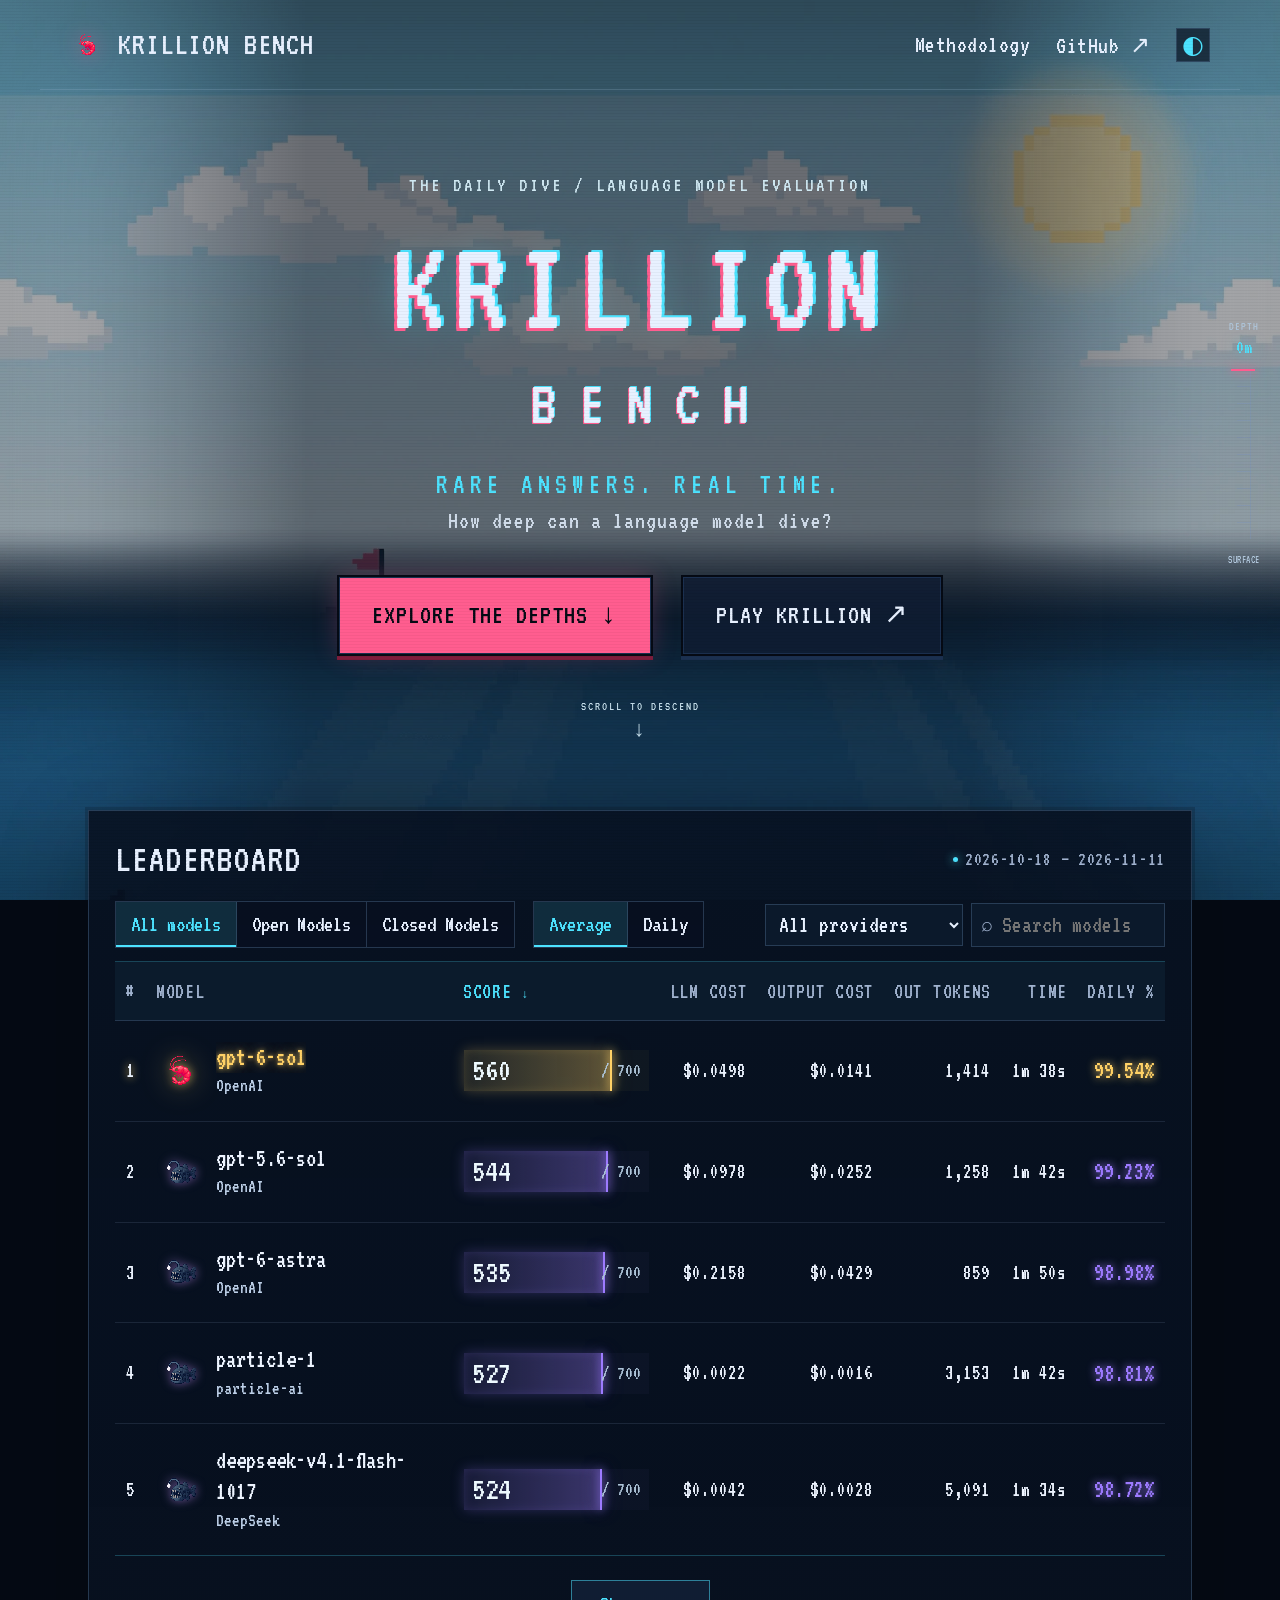
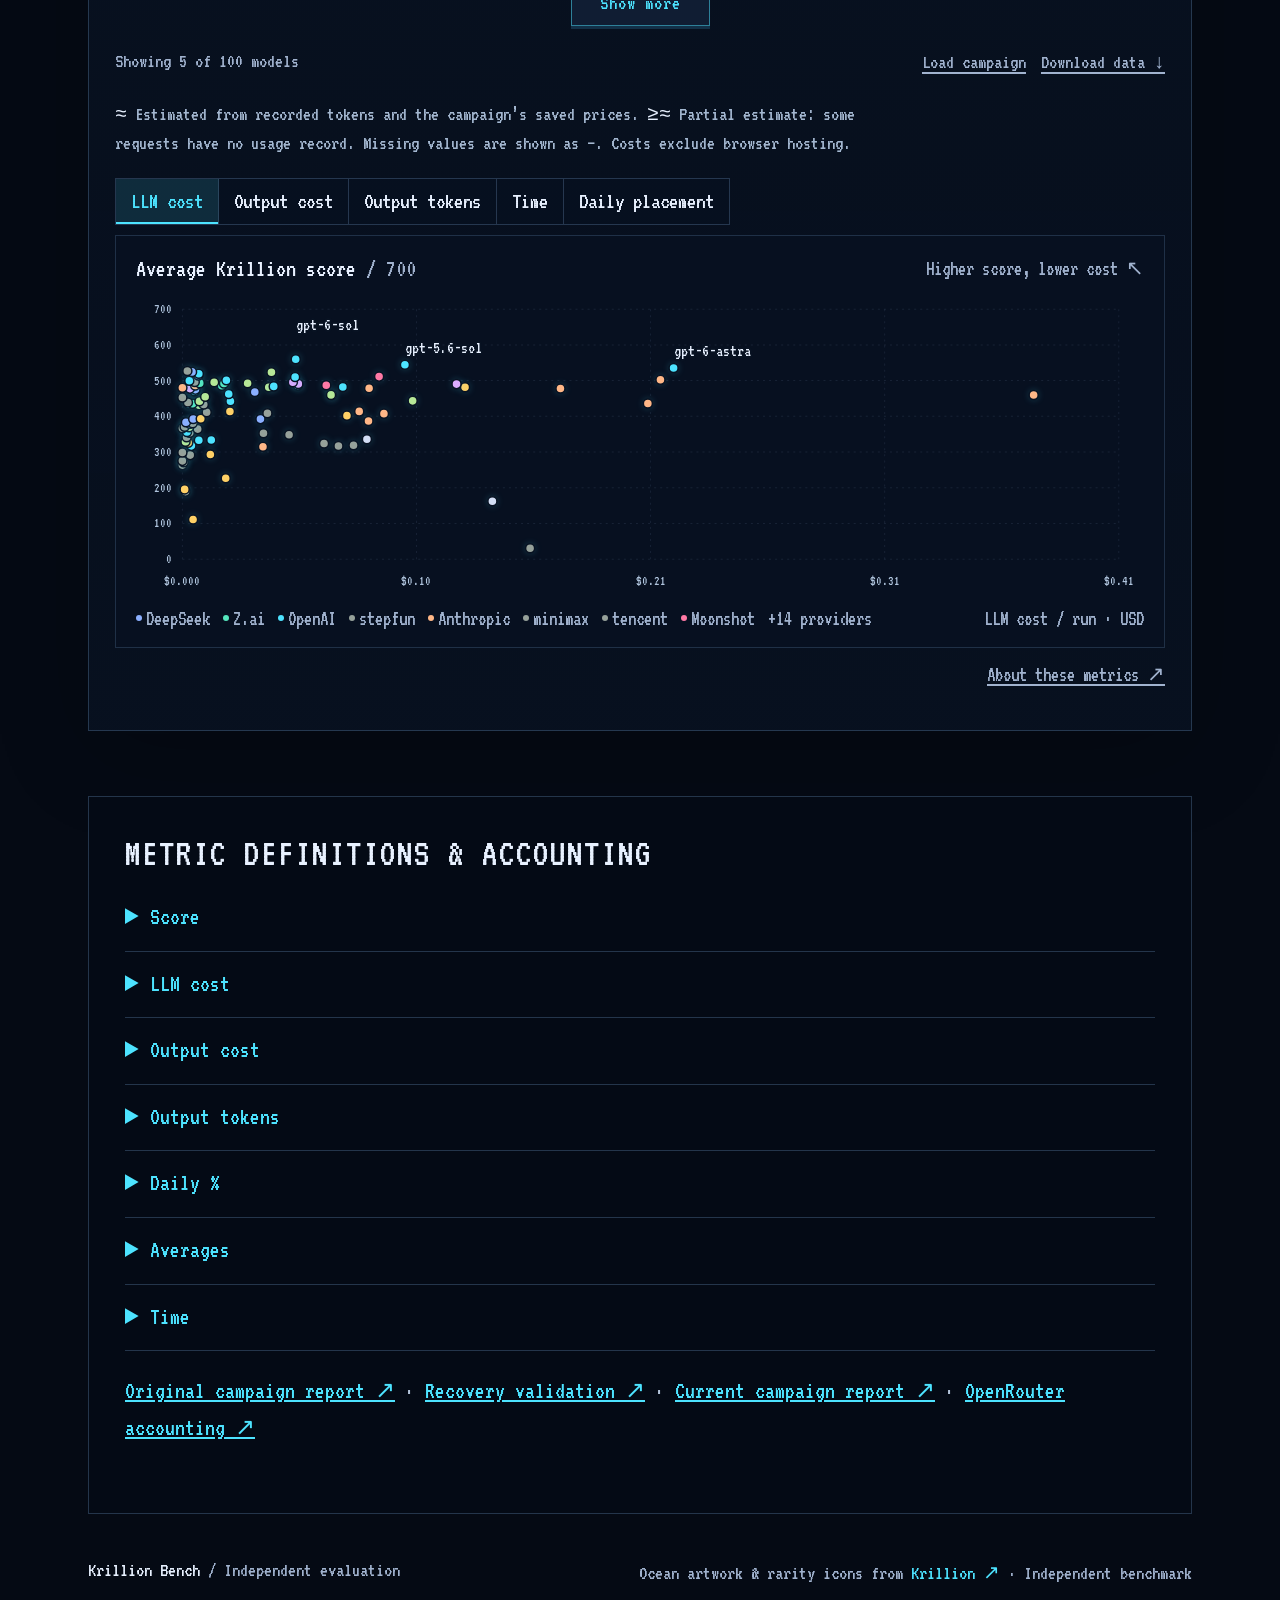
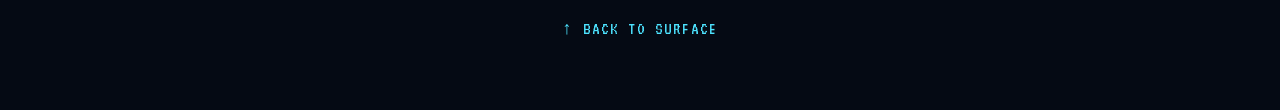
==== commit 3188cac3: "Keep mobile hero buttons side by side" ====
--- a/index.html
+++ b/index.html
@@ -4,7 +4,7 @@
 <meta charset="utf-8"><meta name="viewport" content="width=device-width, initial-scale=1">
 <meta name="description" content="Krillion Bench measures language models on seven timed questions. Compare verified scores, inference costs, token usage, time, and daily placement.">
 <title>Krillion Bench — The leaderboard</title>
-<link rel="stylesheet" href="web/leaderboard.css?v=20261111-softer-header"><script src="web/leaderboard.js?v=20261110-methodology" defer></script>
+<link rel="stylesheet" href="web/leaderboard.css?v=20261111-mobile-actions"><script src="web/leaderboard.js?v=20261110-methodology" defer></script>
 </head>
 <body id="top">
 <div class="ocean-viewport" aria-hidden="true"><div id="ocean-world"><div class="ocean-sky"></div><div class="ocean-shallows"></div><div class="ocean-midnight"></div><div class="ocean-trench"></div><div class="ocean-life"><i class="fish fish-one"></i><i class="fish fish-two"></i><i class="fish fish-three"></i><span class="ocean-caption" style="top:1300px">── LIGHT BEGINS TO FADE</span><span class="ocean-caption right" style="top:2400px">THE MIDNIGHT ZONE ──</span><span class="ocean-caption" style="top:3650px">── THE ABYSSAL ZONE</span></div></div><div class="ocean-shade"></div></div>
--- a/web/leaderboard.css
+++ b/web/leaderboard.css
@@ -314,8 +314,8 @@
  header #theme{width:30px;height:30px;font-size:22px}
  .hero{min-height:490px;padding:40px 0 32px}
  .hero h1{font-size:clamp(56px,13vw,88px);letter-spacing:3px}
- .hero .hero-actions{margin-top:32px;gap:18px 24px}
- .hero .primary,.hero .secondary{font-size:20px;padding:16px 20px}
+ .hero .hero-actions{margin-top:32px;gap:12px;flex-wrap:nowrap;align-items:stretch}
+ .hero .primary,.hero .secondary{font-size:clamp(15px,4.6vw,20px);padding:14px clamp(8px,2vw,16px);white-space:nowrap;min-height:48px;display:flex;align-items:center;justify-content:center}
  .hero .scroll-cue{margin-top:34px}
 }
 @media(max-width:420px){
